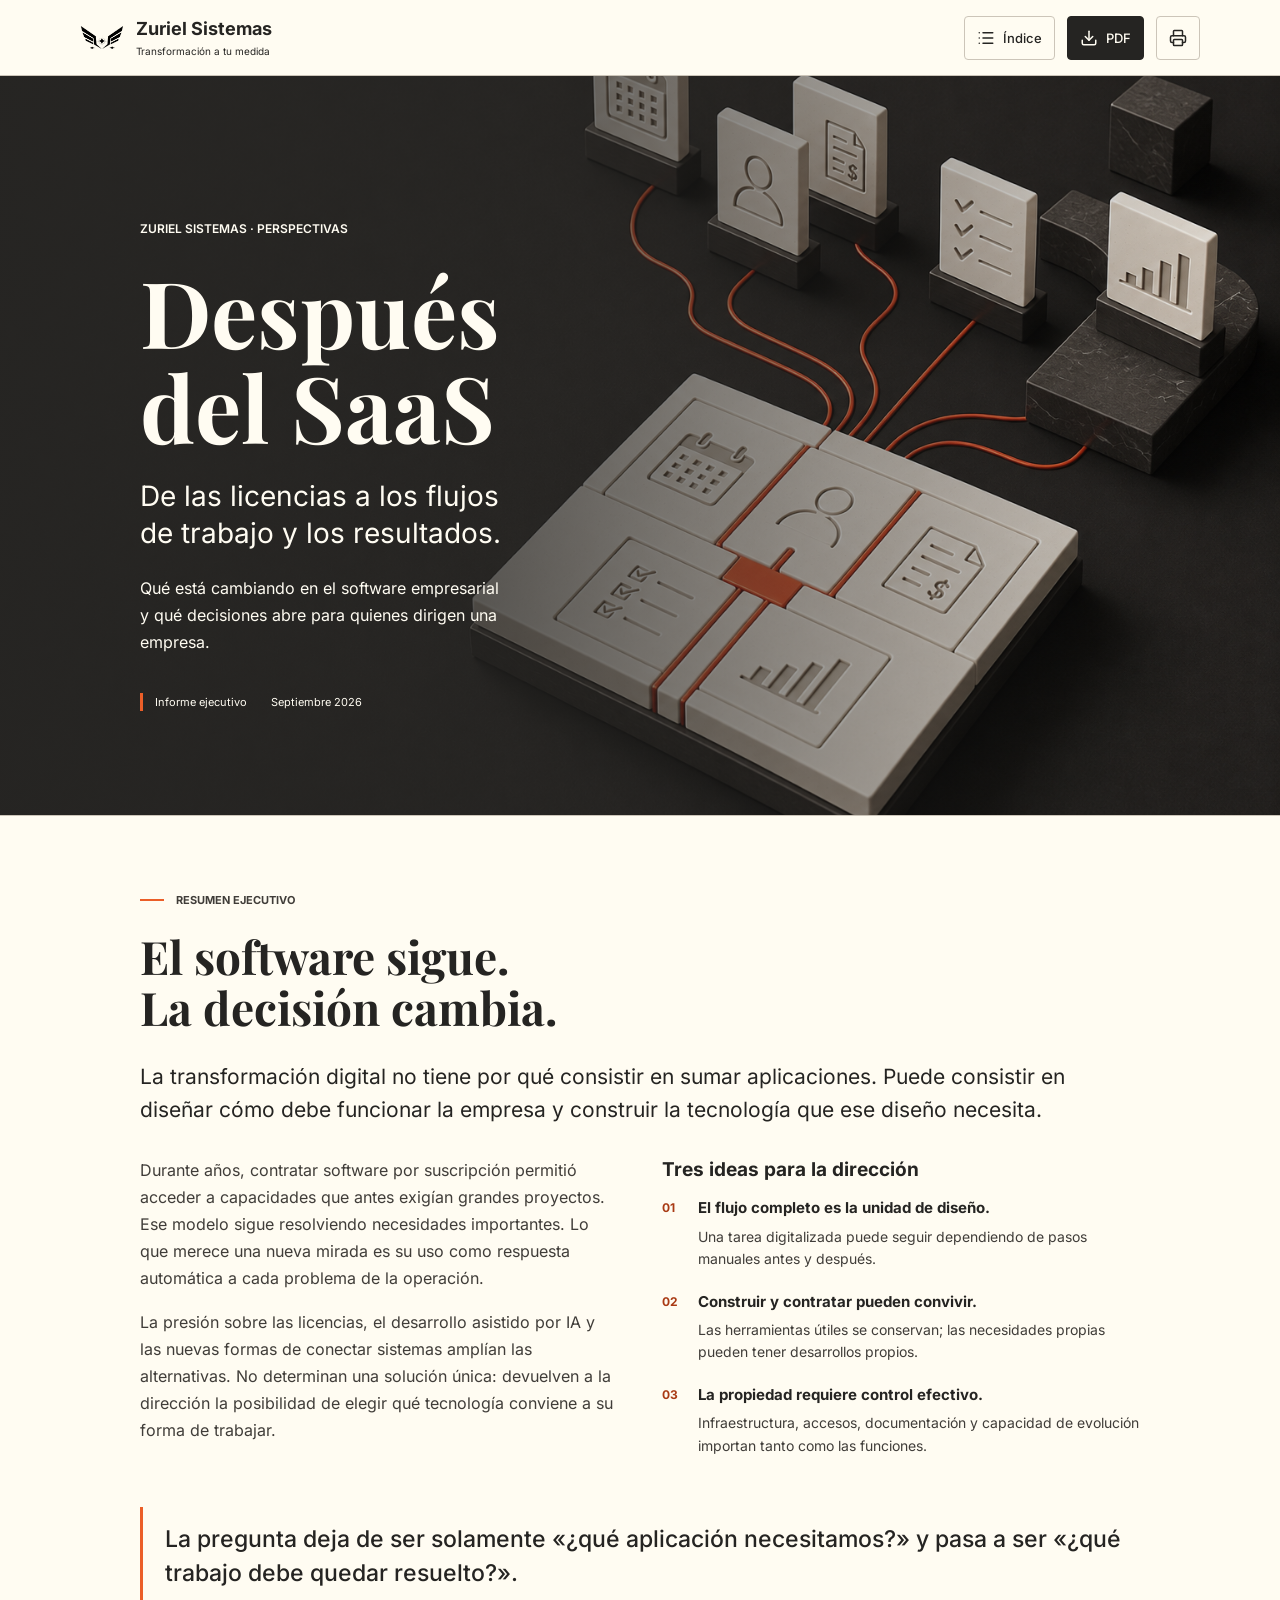
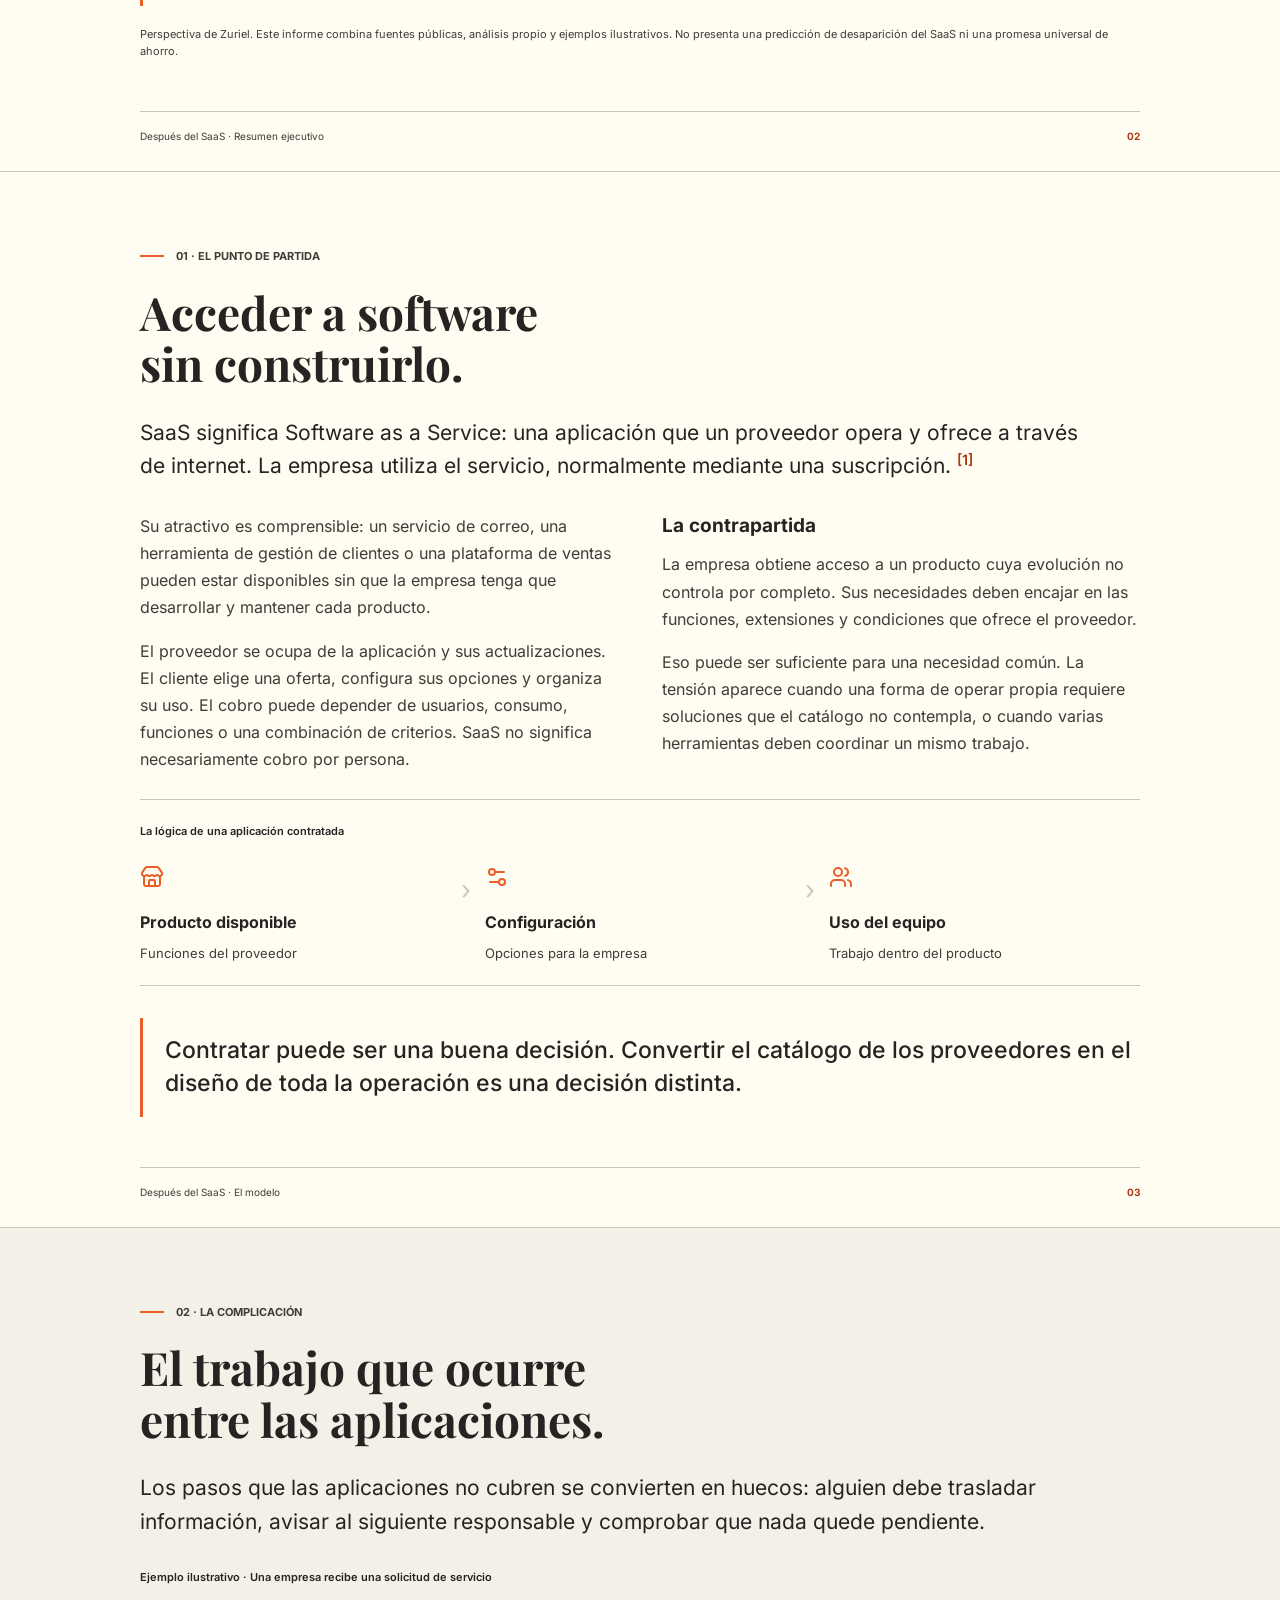
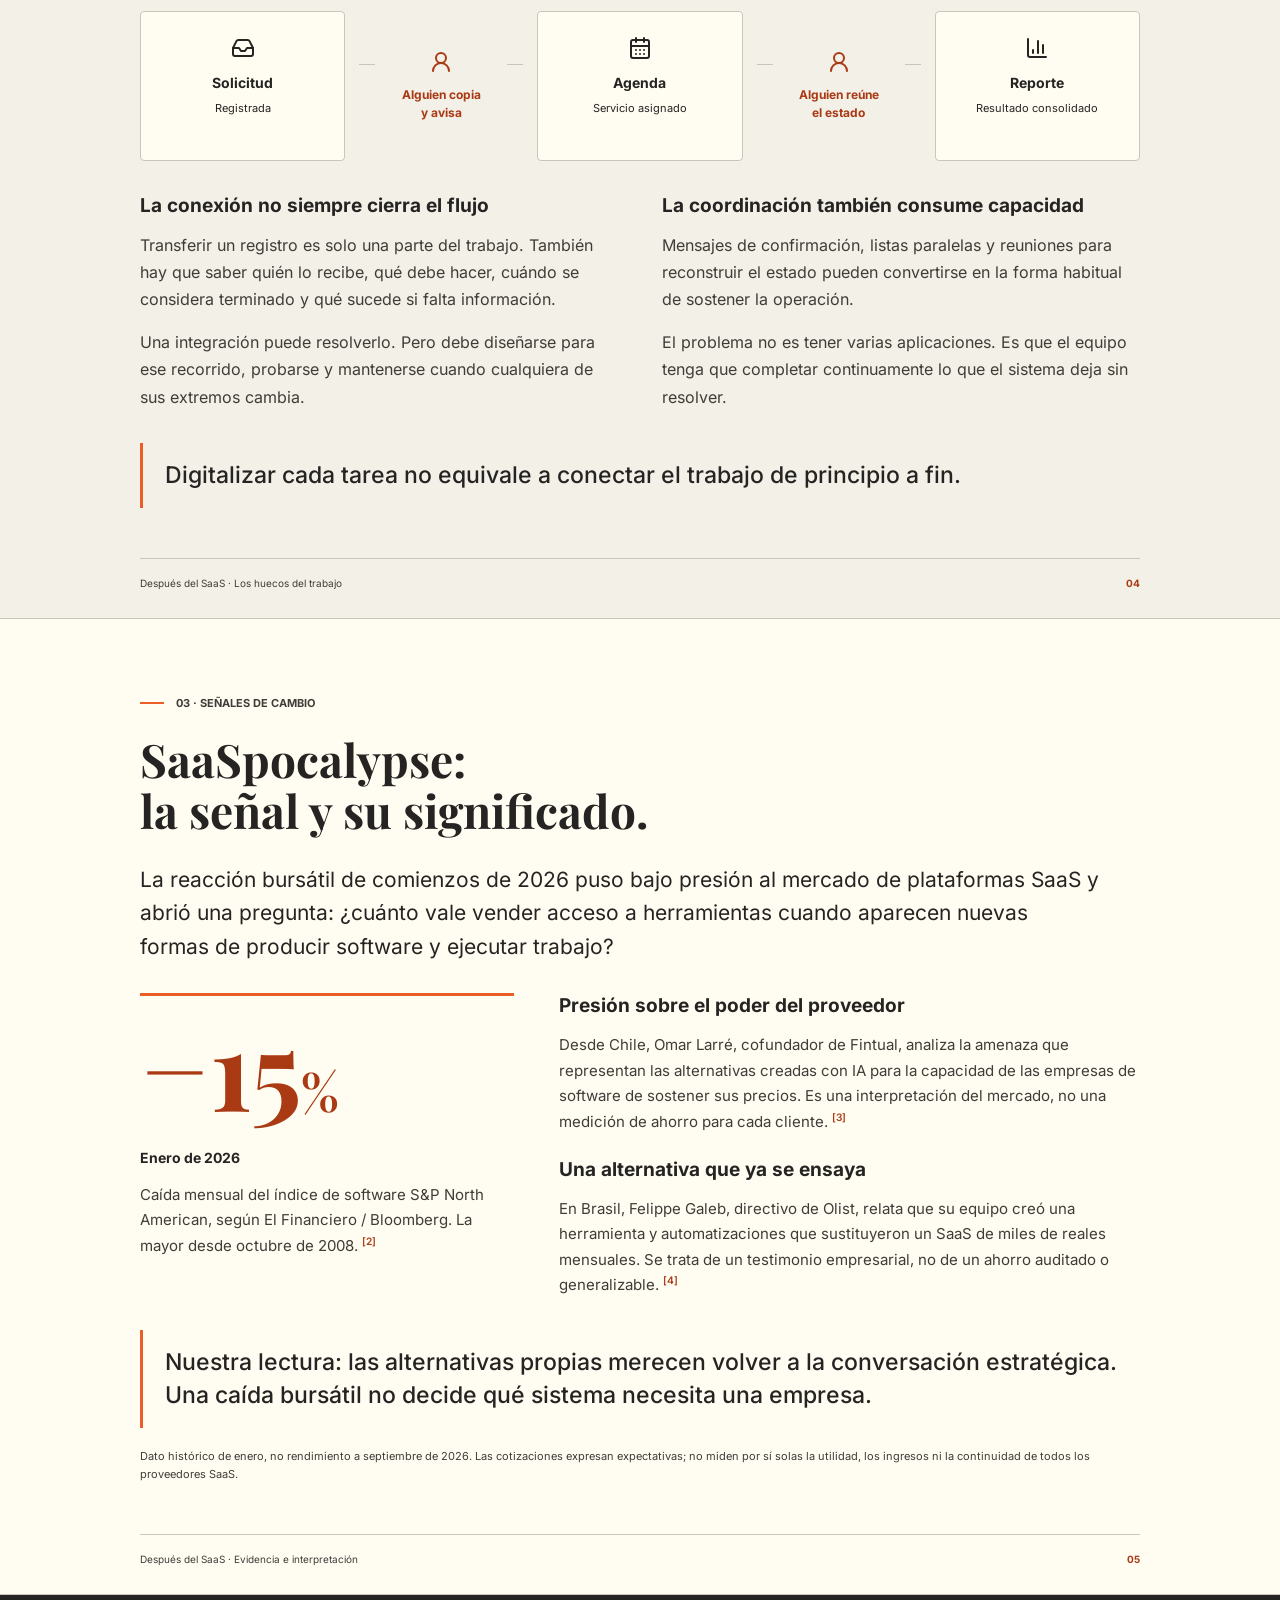
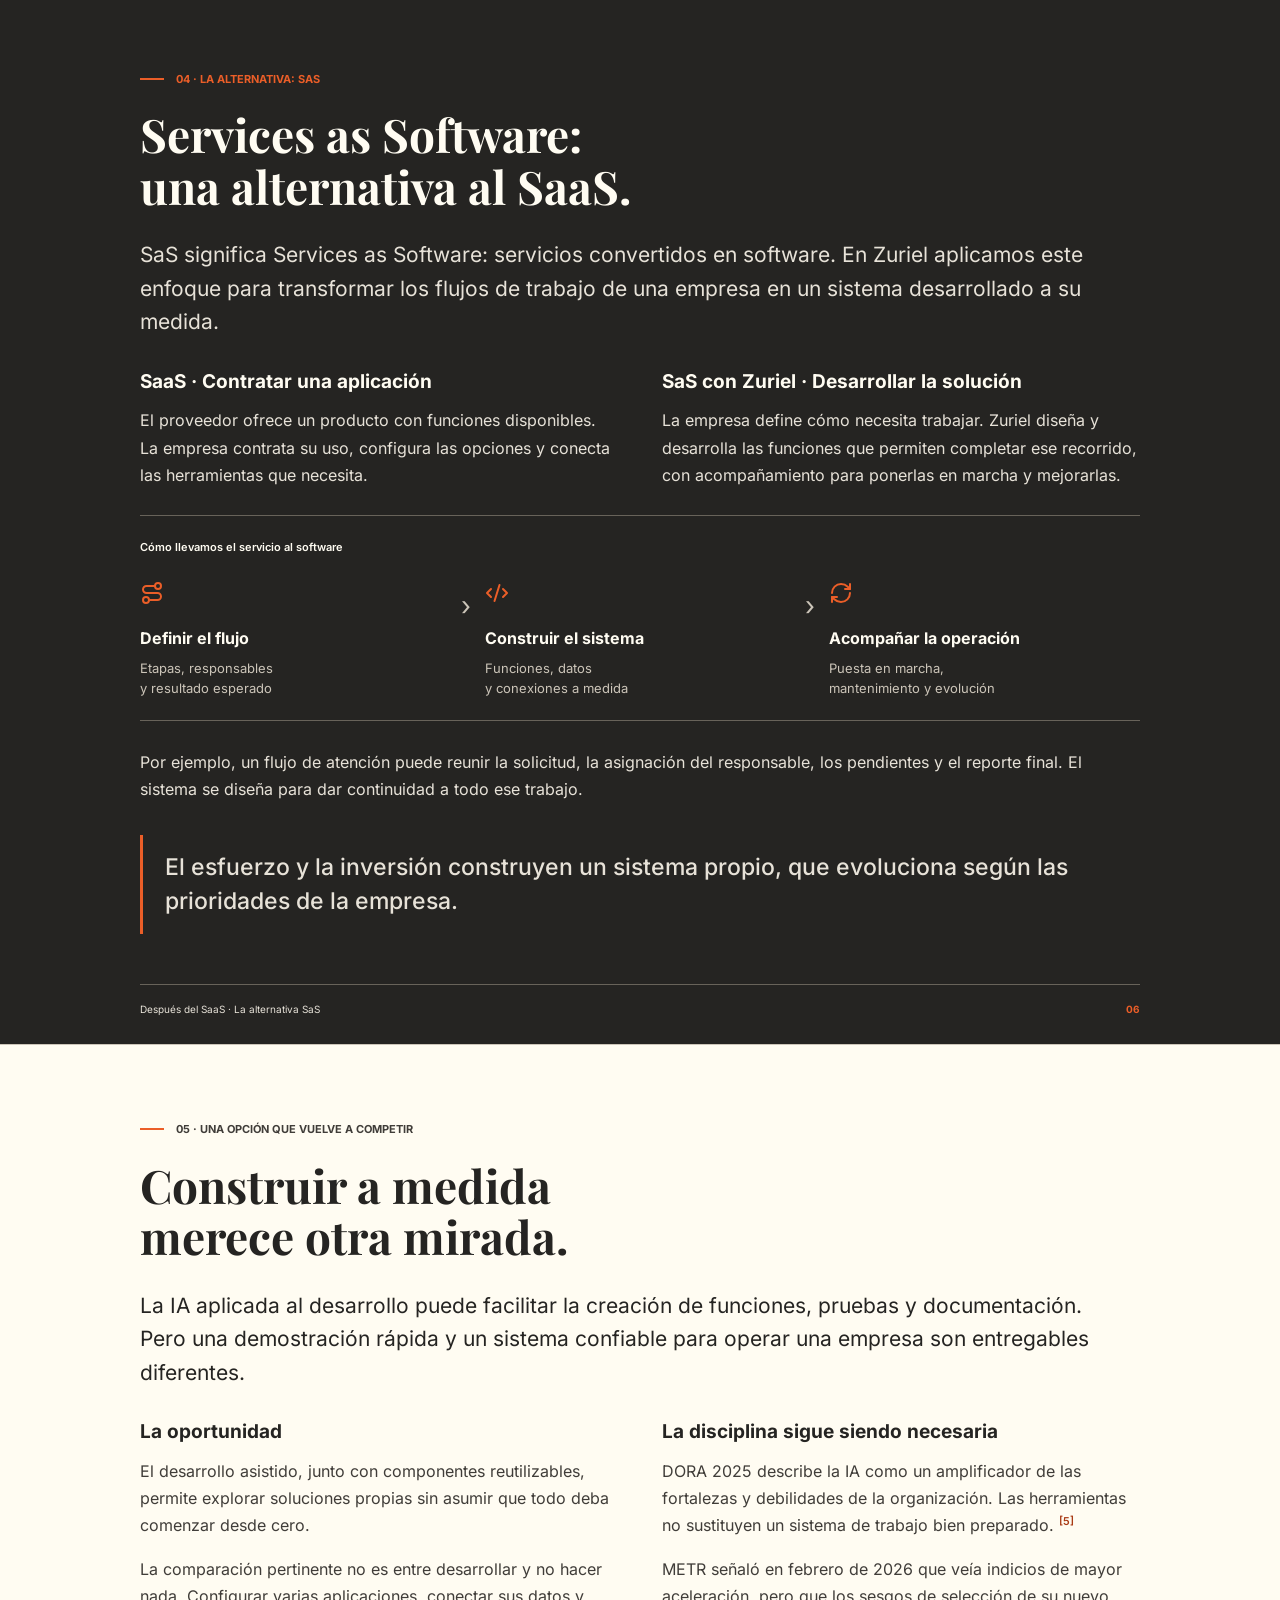
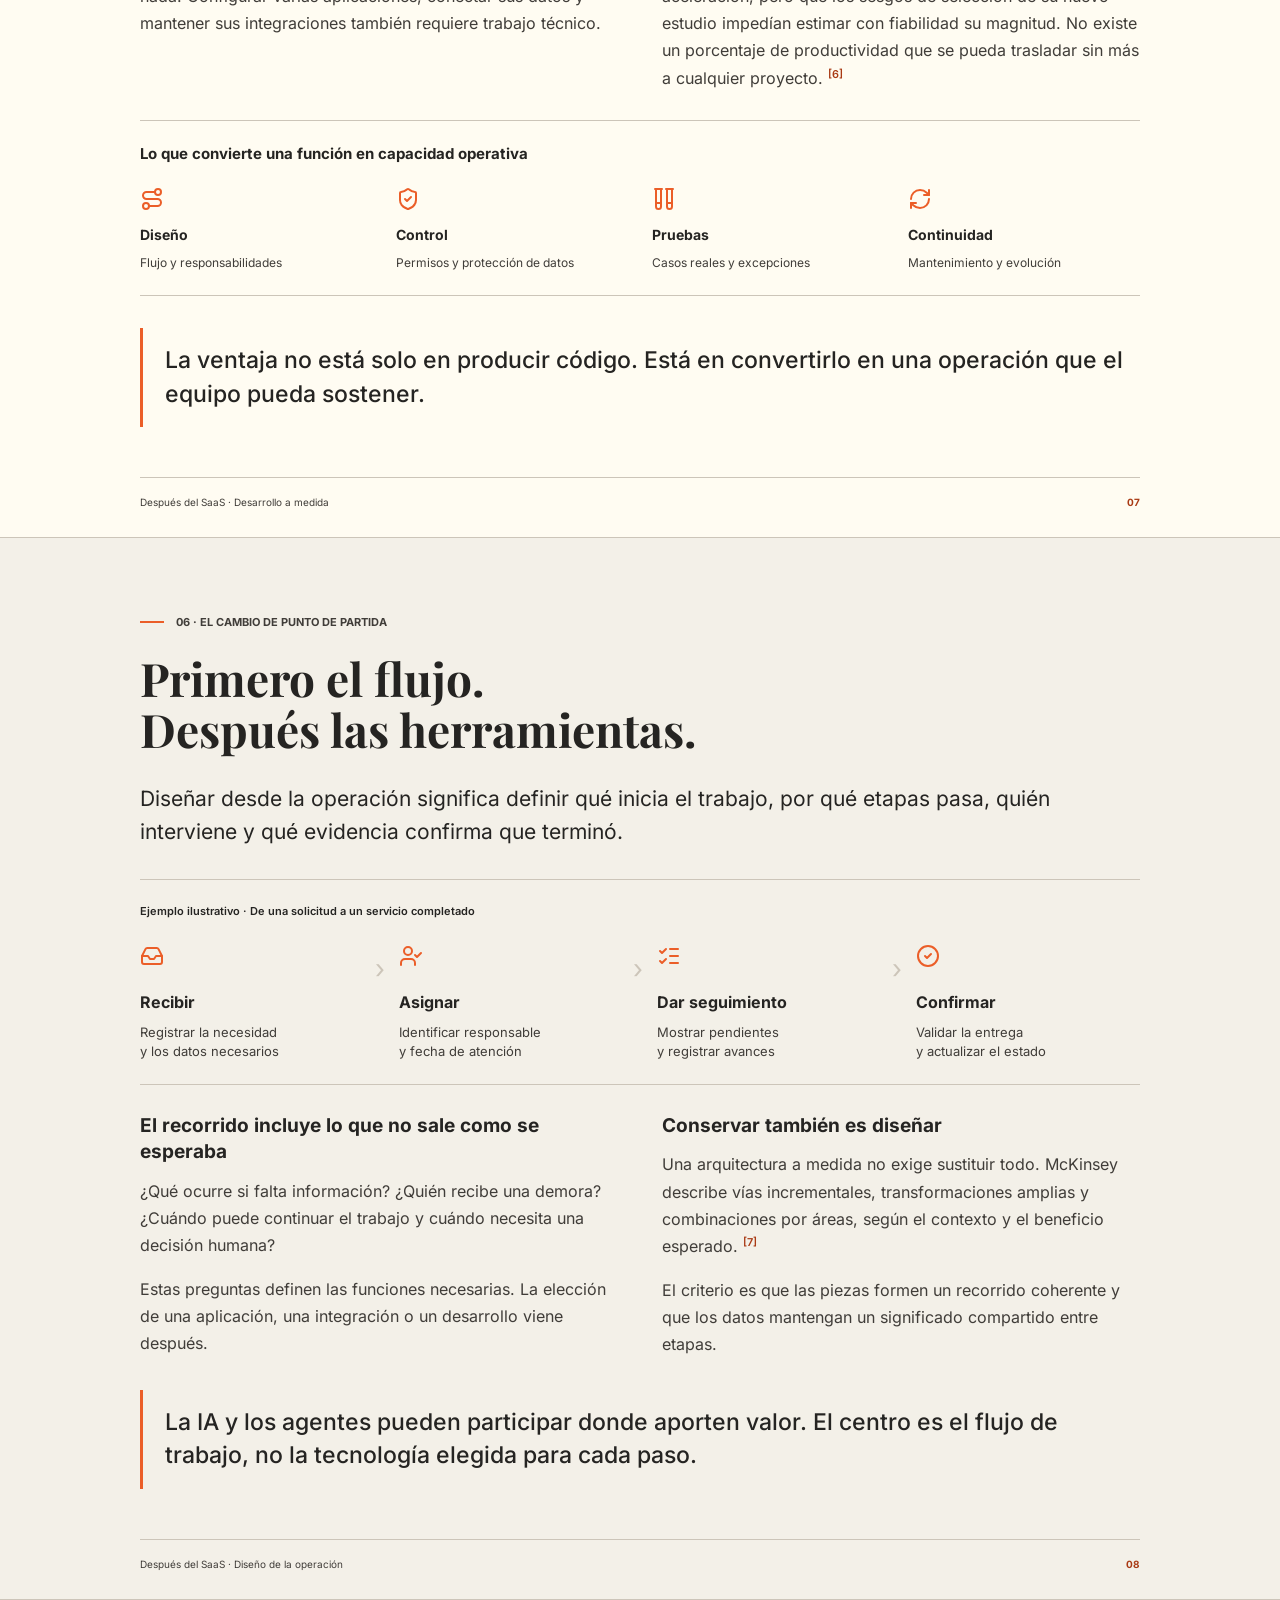
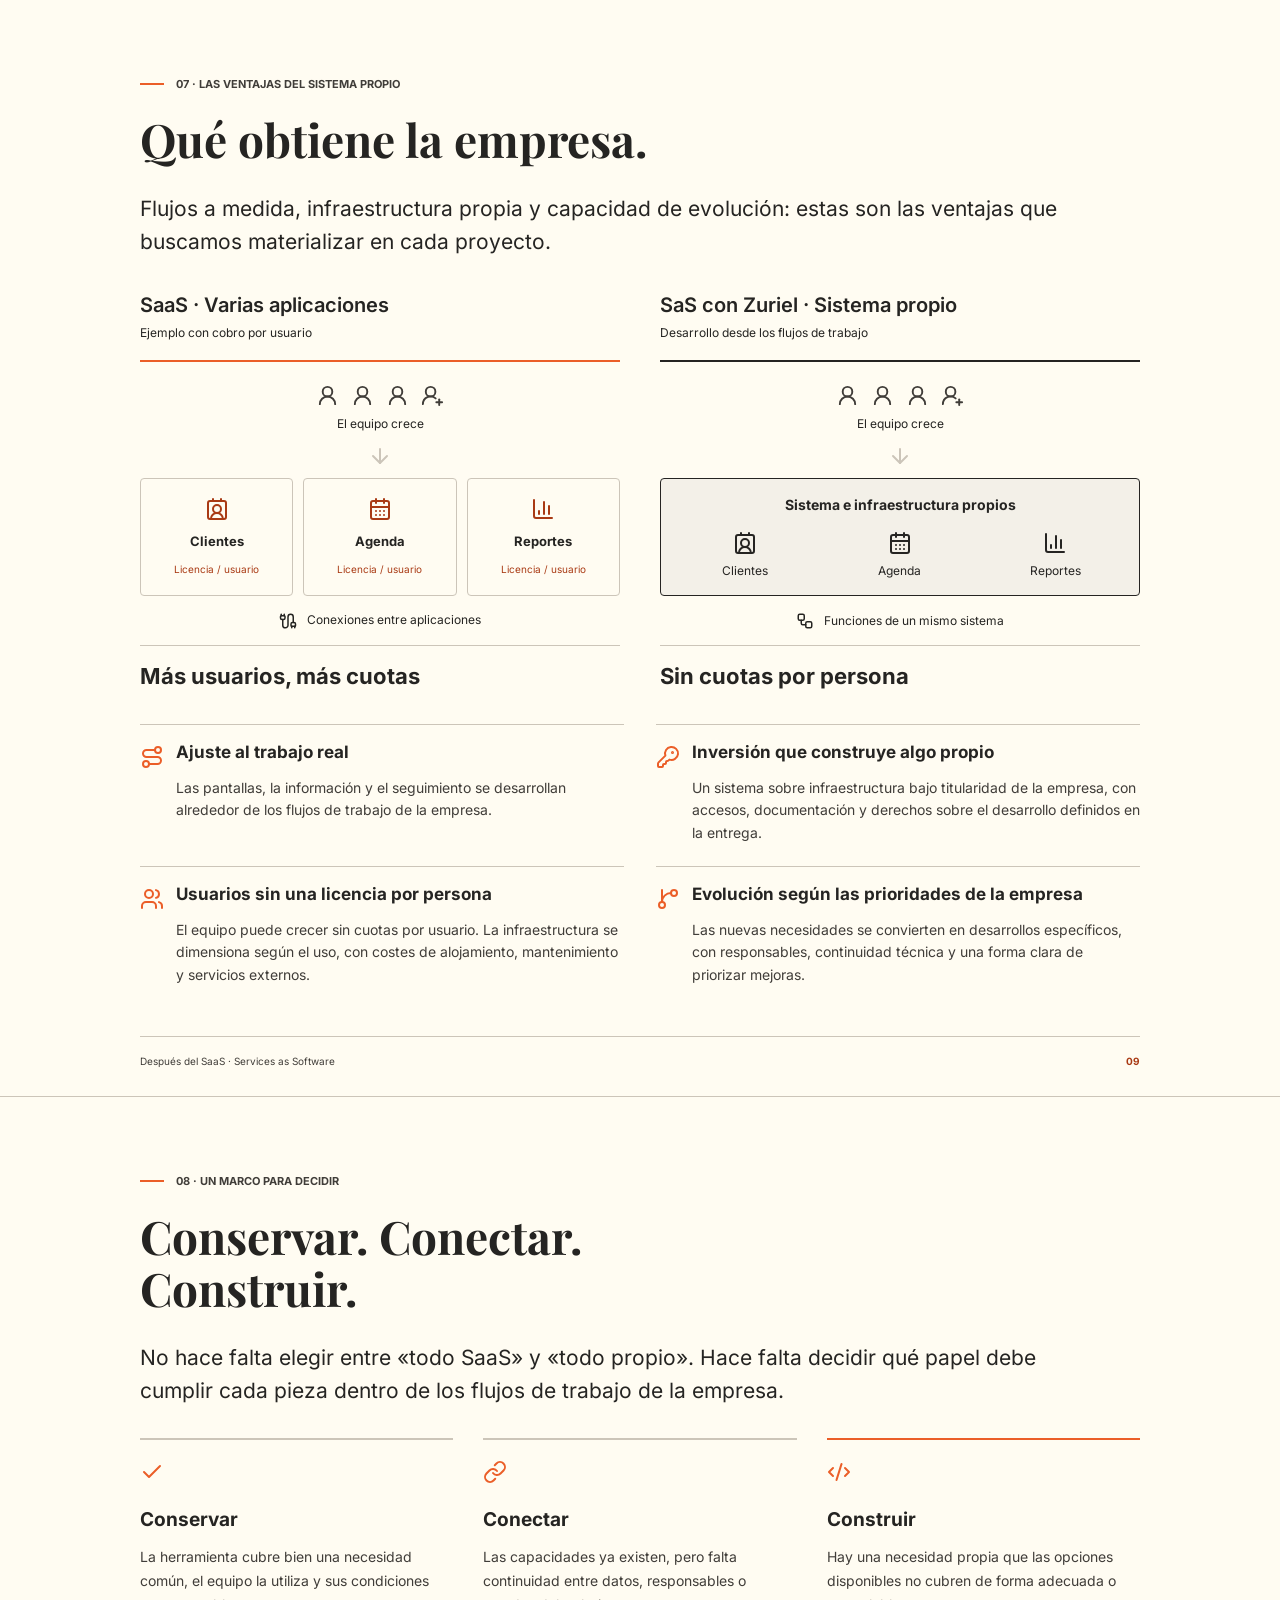
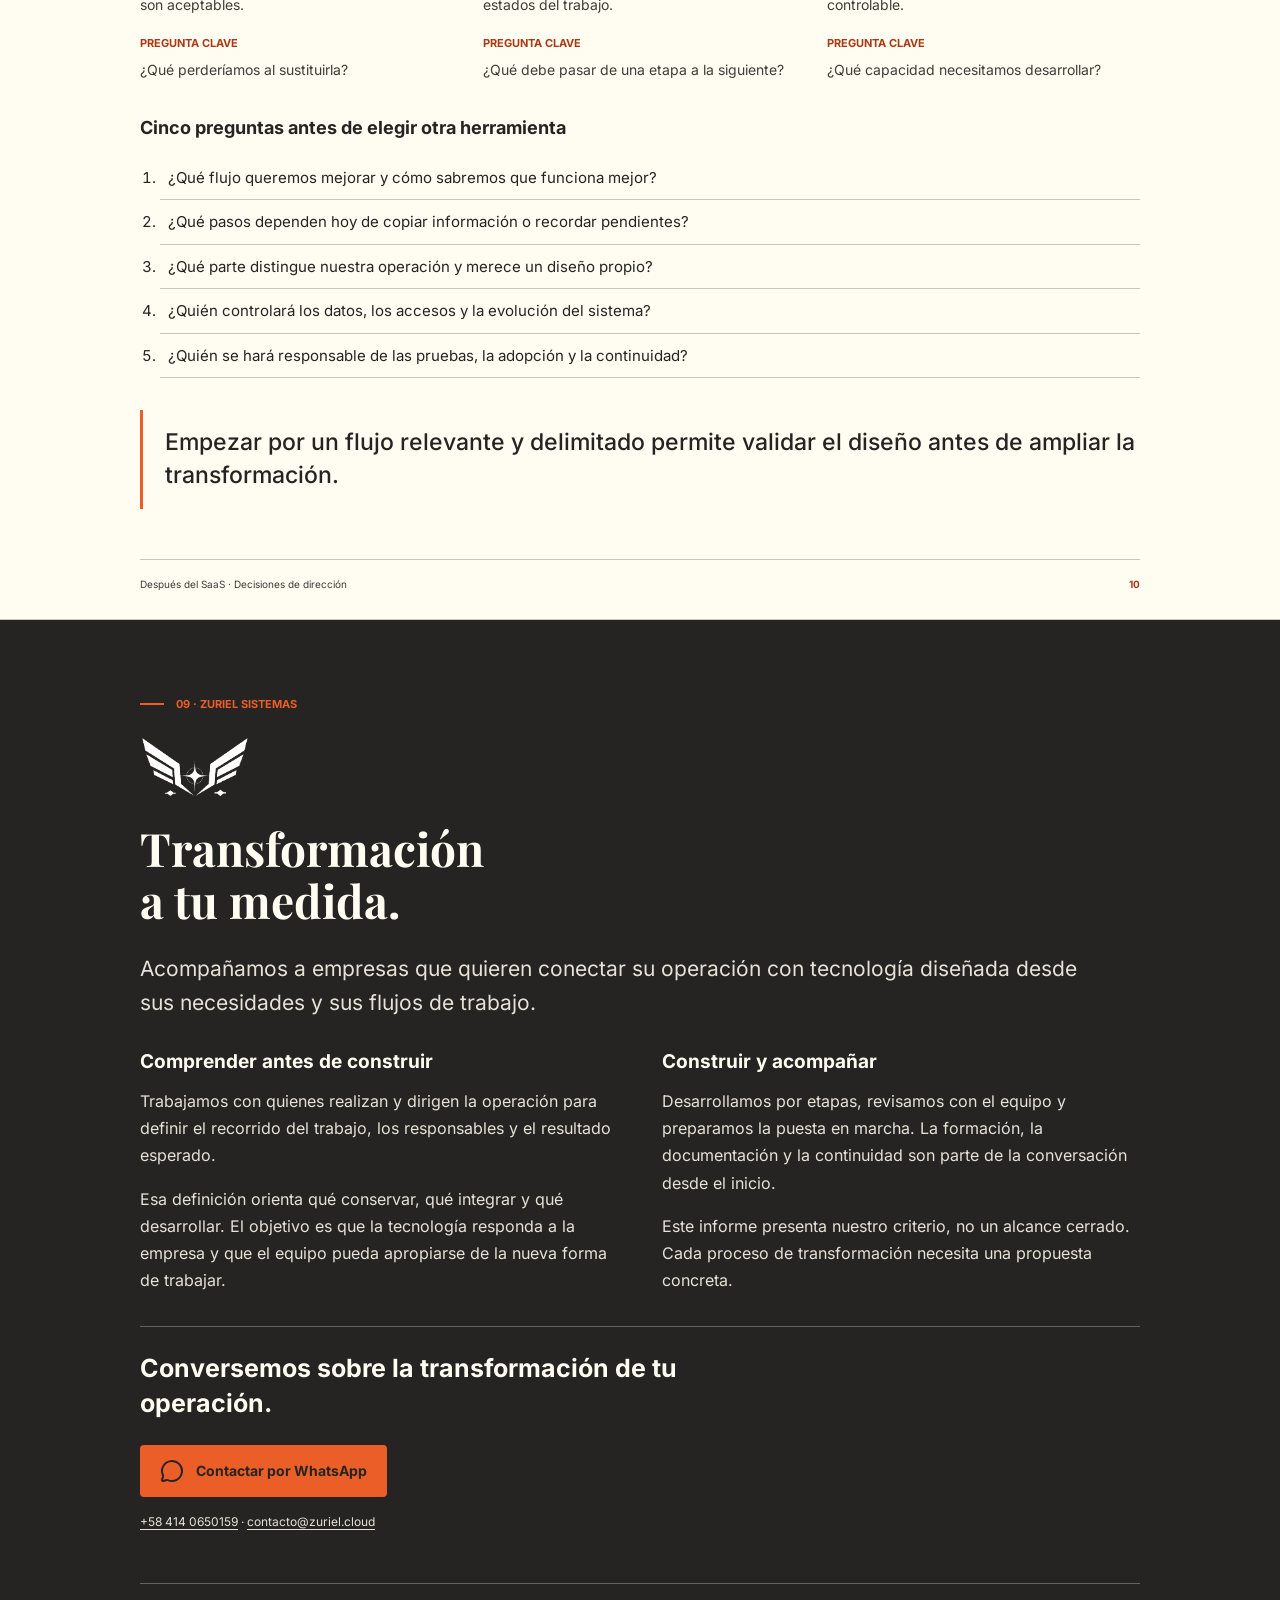
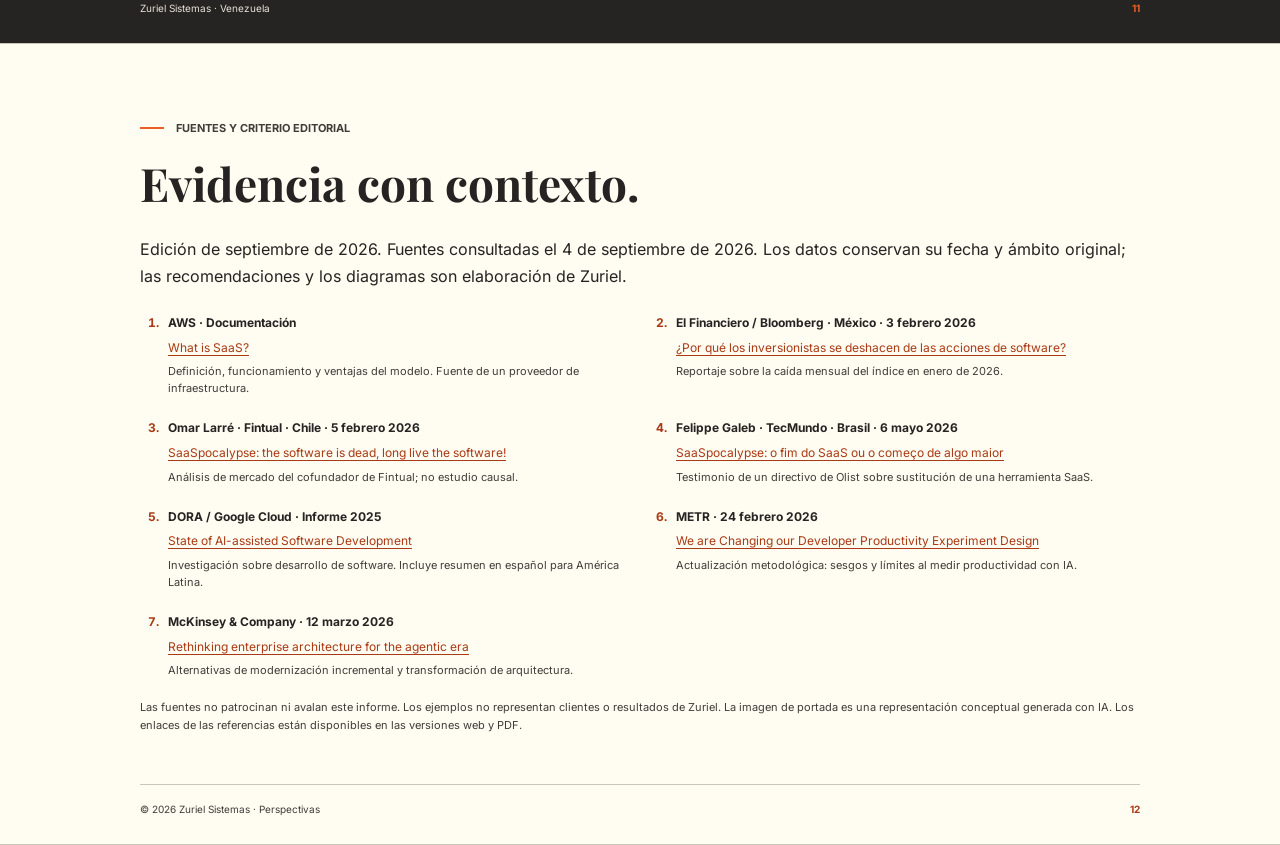
==== Informes/despues-del-saas/index.html @ 22b18f5d "Publicar informe Despues del SaaS en Informes" ====
<!doctype html>
<html lang="es"><head>
  <meta charset="utf-8">
  <meta name="viewport" content="width=device-width, initial-scale=1">
  <meta name="robots" content="noindex, nofollow">
  <meta name="theme-color" content="#252422">
  <meta name="description" content="Un informe ejecutivo de Zuriel Sistemas sobre el cambio del modelo SaaS y el valor de diseñar la tecnología desde los flujos de trabajo.">
  <title>Después del SaaS | Informe ejecutivo de Zuriel Sistemas</title>
  <link rel="canonical" href="https://propuestas.zuriel.cloud/Informes/despues-del-saas/">
  <meta property="og:type" content="article">
  <meta property="og:locale" content="es_ES">
  <meta property="og:site_name" content="Zuriel Sistemas">
  <meta property="og:title" content="Después del SaaS | Zuriel Sistemas">
  <meta property="og:description" content="Un informe ejecutivo sobre el cambio del modelo SaaS y las ventajas de construir sistemas propios desde los flujos de trabajo.">
  <meta property="og:url" content="https://propuestas.zuriel.cloud/Informes/despues-del-saas/">
  <meta property="og:image" content="https://propuestas.zuriel.cloud/Informes/despues-del-saas/assets/transformacion-zuriel-marca.png">
  <meta property="og:image:width" content="1536">
  <meta property="og:image:height" content="1024">
  <meta property="og:image:alt" content="Transformación de herramientas separadas en una operación conectada">
  <link rel="icon" type="image/png" href="assets/zuriel-logo.png">
  <link rel="stylesheet" href="report.css">
  <script src="assets/lucide.min.js" defer=""></script>
  <script src="report.js" defer=""></script>
</head>
<body>
  <a class="skip" href="#resumen">Ir al informe</a>
  <header class="reader-bar">
    <a class="brand" href="#portada"><img src="assets/zuriel-logo.png" alt="" width="44" height="28"><span>Zuriel Sistemas<small>Transformación a tu medida</small></span></a>
    <div class="reader-actions">
      <details class="contents"><summary title="Índice del informe" aria-label="Índice del informe"><i data-lucide="list" aria-hidden="true"></i><span>Índice</span></summary><nav aria-label="Índice"><a href="#resumen">Resumen ejecutivo</a><a href="#modelo">01 · El modelo SaaS</a><a href="#huecos">02 · Los huecos del trabajo</a><a href="#mercado">03 · La señal del mercado</a><a href="#valor">04 · La alternativa SaS</a><a href="#construir">05 · Volver a construir</a><a href="#flujos">06 · Diseñar desde los flujos</a><a href="#sas">07 · Qué obtiene la empresa</a><a href="#decidir">08 · Qué conservar o construir</a><a href="#zuriel">09 · El enfoque de Zuriel</a><a href="#fuentes">Fuentes</a></nav></details>
      
      <a class="download" href="despues-del-saas.pdf" download=""><i data-lucide="download" aria-hidden="true"></i><span>PDF</span></a>
      <button class="print" type="button" title="Imprimir informe" aria-label="Imprimir informe"><i data-lucide="printer" aria-hidden="true"></i></button>
    </div>
    <div class="progress" aria-hidden="true"></div>
  </header>
  <main><section class="sheet cover" id="portada" aria-labelledby="title">
      <img class="cover-art" src="assets/transformacion-zuriel-marca.png" alt="Representación conceptual de herramientas separadas que se conectan en un sistema" width="1536" height="1024" fetchpriority="high">
      <div class="cover-content">
        <p class="eyebrow">Zuriel Sistemas · Perspectivas</p>
        <h1 id="title">Después<br>del SaaS</h1>
        <p class="cover-subtitle">De las licencias a los flujos<br>de trabajo y los resultados.</p>
        <p class="cover-deck">Qué está cambiando en el software empresarial y qué decisiones abre para quienes dirigen una empresa.</p>
        
        
        <div class="edition"><span>Informe ejecutivo</span><span>Septiembre 2026</span></div>
      </div>
      <div class="pagefoot cover-foot"><span>Zuriel Sistemas · Transformación a tu medida</span><span>01</span></div></section><section class="sheet" id="resumen" aria-labelledby="resumen-title">
      <div class="chapter-label">Resumen ejecutivo</div>
      <h2 id="resumen-title">El software sigue.<br>La decisión cambia.</h2>
      <p class="lead">La transformación digital no tiene por qué consistir en sumar aplicaciones. Puede consistir en diseñar cómo debe funcionar la empresa y construir la tecnología que ese diseño necesita.</p>
      
      
      <div class="columns">
        <div><p>Durante años, contratar software por suscripción permitió acceder a capacidades que antes exigían grandes proyectos. Ese modelo sigue resolviendo necesidades importantes. Lo que merece una nueva mirada es su uso como respuesta automática a cada problema de la operación.</p><p>La presión sobre las licencias, el desarrollo asistido por IA y las nuevas formas de conectar sistemas amplían las alternativas. No determinan una solución única: devuelven a la dirección la posibilidad de elegir qué tecnología conviene a su forma de trabajar.</p></div>
        <div><h3>Tres ideas para la dirección</h3><ol class="numbered"><li><b>El flujo completo es la unidad de diseño.</b><span>Una tarea digitalizada puede seguir dependiendo de pasos manuales antes y después.</span></li><li><b>Construir y contratar pueden convivir.</b><span>Las herramientas útiles se conservan; las necesidades propias pueden tener desarrollos propios.</span></li><li><b>La propiedad requiere control efectivo.</b><span>Infraestructura, accesos, documentación y capacidad de evolución importan tanto como las funciones.</span></li></ol></div>
        
        
      </div>
      <p class="takeaway">La pregunta deja de ser solamente «¿qué aplicación necesitamos?» y pasa a ser «¿qué trabajo debe quedar resuelto?».</p>
      <p class="source-note">Perspectiva de Zuriel. Este informe combina fuentes públicas, análisis propio y ejemplos ilustrativos. No presenta una predicción de desaparición del SaaS ni una promesa universal de ahorro.</p>
      
      <div class="pagefoot"><span>Después del SaaS · Resumen ejecutivo</span><span>02</span></div></section><section class="sheet" id="modelo" aria-labelledby="modelo-title">
      <div class="chapter-label">01 · El punto de partida</div>
      <h2 id="modelo-title">Acceder a software<br>sin construirlo.</h2>
      <p class="lead">SaaS significa Software as a Service: una aplicación que un proveedor opera y ofrece a través de internet. La empresa utiliza el servicio, normalmente mediante una suscripción. <a class="cite" href="#ref-1">[1]</a></p>
      <div class="columns"><div><p>Su atractivo es comprensible: un servicio de correo, una herramienta de gestión de clientes o una plataforma de ventas pueden estar disponibles sin que la empresa tenga que desarrollar y mantener cada producto.</p><p>El proveedor se ocupa de la aplicación y sus actualizaciones. El cliente elige una oferta, configura sus opciones y organiza su uso. El cobro puede depender de usuarios, consumo, funciones o una combinación de criterios. SaaS no significa necesariamente cobro por persona.</p></div><div><h3>La contrapartida</h3><p>La empresa obtiene acceso a un producto cuya evolución no controla por completo. Sus necesidades deben encajar en las funciones, extensiones y condiciones que ofrece el proveedor.</p><p>Eso puede ser suficiente para una necesidad común. La tensión aparece cuando una forma de operar propia requiere soluciones que el catálogo no contempla, o cuando varias herramientas deben coordinar un mismo trabajo.</p></div></div>
      <figure class="strip-diagram"><figcaption>La lógica de una aplicación contratada</figcaption><ol class="flow"><li><i data-lucide="store"></i><strong>Producto disponible</strong><span>Funciones del proveedor</span></li><li><i data-lucide="settings-2"></i><strong>Configuración</strong><span>Opciones para la empresa</span></li><li><i data-lucide="users"></i><strong>Uso del equipo</strong><span>Trabajo dentro del producto</span></li></ol></figure>
      <p class="takeaway">Contratar puede ser una buena decisión. Convertir el catálogo de los proveedores en el diseño de toda la operación es una decisión distinta.</p>
      <div class="pagefoot"><span>Después del SaaS · El modelo</span><span>03</span></div></section><section class="sheet alternate" id="huecos" aria-labelledby="huecos-title">
      <div class="chapter-label">02 · La complicación</div>
      <h2 id="huecos-title">El trabajo que ocurre<br>entre las aplicaciones.</h2>
      <p class="lead">Los pasos que las aplicaciones no cubren se convierten en huecos: alguien debe trasladar información, avisar al siguiente responsable y comprobar que nada quede pendiente.</p>
      <figure class="gap-diagram"><figcaption>Ejemplo ilustrativo · Una empresa recibe una solicitud de servicio</figcaption><div class="gap-flow"><div class="app"><i data-lucide="inbox"></i><b>Solicitud</b><span>Registrada</span></div><div class="gap"><i data-lucide="user-round"></i><b>Alguien copia<br>y avisa</b></div><div class="app"><i data-lucide="calendar-days"></i><b>Agenda</b><span>Servicio asignado</span></div><div class="gap"><i data-lucide="user-round"></i><b>Alguien reúne<br>el estado</b></div><div class="app"><i data-lucide="chart-column"></i><b>Reporte</b><span>Resultado consolidado</span></div></div></figure>
      <div class="columns"><div><h3>La conexión no siempre cierra el flujo</h3><p>Transferir un registro es solo una parte del trabajo. También hay que saber quién lo recibe, qué debe hacer, cuándo se considera terminado y qué sucede si falta información.</p><p>Una integración puede resolverlo. Pero debe diseñarse para ese recorrido, probarse y mantenerse cuando cualquiera de sus extremos cambia.</p></div><div><h3>La coordinación también consume capacidad</h3><p>Mensajes de confirmación, listas paralelas y reuniones para reconstruir el estado pueden convertirse en la forma habitual de sostener la operación.</p><p>El problema no es tener varias aplicaciones. Es que el equipo tenga que completar continuamente lo que el sistema deja sin resolver.</p></div></div>
      <p class="takeaway">Digitalizar cada tarea no equivale a conectar el trabajo de principio a fin.</p>
      <div class="pagefoot"><span>Después del SaaS · Los huecos del trabajo</span><span>04</span></div></section><section class="sheet" id="mercado" aria-labelledby="mercado-title">
      <div class="chapter-label">03 · Señales de cambio</div>
      <h2 id="mercado-title">SaaSpocalypse:<br>la señal y su significado.</h2>
      <p class="lead">La reacción bursátil de comienzos de 2026 puso bajo presión al mercado de plataformas SaaS y abrió una pregunta: ¿cuánto vale vender acceso a herramientas cuando aparecen nuevas formas de producir software y ejecutar trabajo?</p>
      <div class="market-evidence"><div class="market-stat"><strong>−15<span>%</span></strong><b>Enero de 2026</b><p>Caída mensual del índice de software S&amp;P North American, según El Financiero / Bloomberg. La mayor desde octubre de 2008. <a class="cite" href="#ref-2">[2]</a></p></div><div><h3>Presión sobre el poder del proveedor</h3><p>Desde Chile, Omar Larré, cofundador de Fintual, analiza la amenaza que representan las alternativas creadas con IA para la capacidad de las empresas de software de sostener sus precios. Es una interpretación del mercado, no una medición de ahorro para cada cliente. <a class="cite" href="#ref-3">[3]</a></p><h3>Una alternativa que ya se ensaya</h3><p>En Brasil, Felippe Galeb, directivo de Olist, relata que su equipo creó una herramienta y automatizaciones que sustituyeron un SaaS de miles de reales mensuales. Se trata de un testimonio empresarial, no de un ahorro auditado o generalizable. <a class="cite" href="#ref-4">[4]</a></p></div></div>
      <p class="takeaway">Nuestra lectura: las alternativas propias merecen volver a la conversación estratégica. Una caída bursátil no decide qué sistema necesita una empresa.</p>
      <p class="source-note">Dato histórico de enero, no rendimiento a septiembre de 2026. Las cotizaciones expresan expectativas; no miden por sí solas la utilidad, los ingresos ni la continuidad de todos los proveedores SaaS.</p>
      <div class="pagefoot"><span>Después del SaaS · Evidencia e interpretación</span><span>05</span></div></section><section class="sheet dark" id="valor" aria-labelledby="valor-title">
      <div class="chapter-label">04 · La alternativa: SaS</div>
      <h2 id="valor-title">Services as Software:<br>una alternativa al SaaS.</h2>
      <p class="lead">SaS significa Services as Software: servicios convertidos en software. En Zuriel aplicamos este enfoque para transformar los flujos de trabajo de una empresa en un sistema desarrollado a su medida.</p>
      <div class="columns"><div><h3>SaaS · Contratar una aplicación</h3><p>El proveedor ofrece un producto con funciones disponibles. La empresa contrata su uso, configura las opciones y conecta las herramientas que necesita.</p></div><div><h3>SaS con Zuriel · Desarrollar la solución</h3><p>La empresa define cómo necesita trabajar. Zuriel diseña y desarrolla las funciones que permiten completar ese recorrido, con acompañamiento para ponerlas en marcha y mejorarlas.</p></div></div>
      <figure class="strip-diagram"><figcaption>Cómo llevamos el servicio al software</figcaption><ol class="flow"><li><i data-lucide="route" aria-hidden="true"></i><strong>Definir el flujo</strong><span>Etapas, responsables<br>y resultado esperado</span></li><li><i data-lucide="code-xml" aria-hidden="true"></i><strong>Construir el sistema</strong><span>Funciones, datos<br>y conexiones a medida</span></li><li><i data-lucide="refresh-cw" aria-hidden="true"></i><strong>Acompañar la operación</strong><span>Puesta en marcha,<br>mantenimiento y evolución</span></li></ol></figure>
      <p>Por ejemplo, un flujo de atención puede reunir la solicitud, la asignación del responsable, los pendientes y el reporte final. El sistema se diseña para dar continuidad a todo ese trabajo.</p>
      <p class="takeaway">El esfuerzo y la inversión construyen un sistema propio, que evoluciona según las prioridades de la empresa.</p>
      <div class="pagefoot"><span>Después del SaaS · La alternativa SaS</span><span>06</span></div></section><section class="sheet" id="construir" aria-labelledby="construir-title">
      <div class="chapter-label">05 · Una opción que vuelve a competir</div>
      <h2 id="construir-title">Construir a medida<br>merece otra mirada.</h2>
      <p class="lead">La IA aplicada al desarrollo puede facilitar la creación de funciones, pruebas y documentación. Pero una demostración rápida y un sistema confiable para operar una empresa son entregables diferentes.</p>
      <div class="columns"><div><h3>La oportunidad</h3><p>El desarrollo asistido, junto con componentes reutilizables, permite explorar soluciones propias sin asumir que todo deba comenzar desde cero.</p><p>La comparación pertinente no es entre desarrollar y no hacer nada. Configurar varias aplicaciones, conectar sus datos y mantener sus integraciones también requiere trabajo técnico.</p></div><div><h3>La disciplina sigue siendo necesaria</h3><p>DORA 2025 describe la IA como un amplificador de las fortalezas y debilidades de la organización. Las herramientas no sustituyen un sistema de trabajo bien preparado. <a class="cite" href="#ref-5">[5]</a></p><p>METR señaló en febrero de 2026 que veía indicios de mayor aceleración, pero que los sesgos de selección de su nuevo estudio impedían estimar con fiabilidad su magnitud. No existe un porcentaje de productividad que se pueda trasladar sin más a cualquier proyecto. <a class="cite" href="#ref-6">[6]</a></p></div></div>
      <div class="delivery-band"><h3>Lo que convierte una función en capacidad operativa</h3><div class="four"><div><i data-lucide="route"></i><b>Diseño</b><span>Flujo y responsabilidades</span></div><div><i data-lucide="shield-check"></i><b>Control</b><span>Permisos y protección de datos</span></div><div><i data-lucide="test-tubes"></i><b>Pruebas</b><span>Casos reales y excepciones</span></div><div><i data-lucide="refresh-cw"></i><b>Continuidad</b><span>Mantenimiento y evolución</span></div></div></div>
      <p class="takeaway">La ventaja no está solo en producir código. Está en convertirlo en una operación que el equipo pueda sostener.</p>
      <div class="pagefoot"><span>Después del SaaS · Desarrollo a medida</span><span>07</span></div></section><section class="sheet alternate" id="flujos" aria-labelledby="flujos-title">
      <div class="chapter-label">06 · El cambio de punto de partida</div>
      <h2 id="flujos-title">Primero el flujo.<br>Después las herramientas.</h2>
      <p class="lead">Diseñar desde la operación significa definir qué inicia el trabajo, por qué etapas pasa, quién interviene y qué evidencia confirma que terminó.</p>
      <figure class="strip-diagram"><figcaption>Ejemplo ilustrativo · De una solicitud a un servicio completado</figcaption><ol class="flow four-steps"><li><i data-lucide="inbox"></i><strong>Recibir</strong><span>Registrar la necesidad<br>y los datos necesarios</span></li><li><i data-lucide="user-check"></i><strong>Asignar</strong><span>Identificar responsable<br>y fecha de atención</span></li><li><i data-lucide="list-checks"></i><strong>Dar seguimiento</strong><span>Mostrar pendientes<br>y registrar avances</span></li><li><i data-lucide="circle-check"></i><strong>Confirmar</strong><span>Validar la entrega<br>y actualizar el estado</span></li></ol></figure>
      <div class="columns"><div><h3>El recorrido incluye lo que no sale como se esperaba</h3><p>¿Qué ocurre si falta información? ¿Quién recibe una demora? ¿Cuándo puede continuar el trabajo y cuándo necesita una decisión humana?</p><p>Estas preguntas definen las funciones necesarias. La elección de una aplicación, una integración o un desarrollo viene después.</p></div><div><h3>Conservar también es diseñar</h3><p>Una arquitectura a medida no exige sustituir todo. McKinsey describe vías incrementales, transformaciones amplias y combinaciones por áreas, según el contexto y el beneficio esperado. <a class="cite" href="#ref-7">[7]</a></p><p>El criterio es que las piezas formen un recorrido coherente y que los datos mantengan un significado compartido entre etapas.</p></div></div>
      <p class="takeaway">La IA y los agentes pueden participar donde aporten valor. El centro es el flujo de trabajo, no la tecnología elegida para cada paso.</p>
      <div class="pagefoot"><span>Después del SaaS · Diseño de la operación</span><span>08</span></div></section><section class="sheet model-comparison" id="sas" aria-labelledby="sas-title">
      <div class="chapter-label">07 · Las ventajas del sistema propio</div>
      <h2 id="sas-title">Qué obtiene la empresa.</h2>
      <p class="lead">Flujos a medida, infraestructura propia y capacidad de evolución: estas son las ventajas que buscamos materializar en cada proyecto.</p>
      <div class="model-pair">
        <figure class="model-side" aria-label="SaaS: el equipo accede a tres aplicaciones separadas con licencias por usuario y conexiones entre ellas.">
          <figcaption>SaaS · Varias aplicaciones<small>Ejemplo con cobro por usuario</small></figcaption>
          <div class="team-icons" aria-hidden="true"><i data-lucide="user-round"></i><i data-lucide="user-round"></i><i data-lucide="user-round"></i><i data-lucide="user-round-plus"></i></div>
          <p class="team-label">El equipo crece</p><div class="model-arrow" aria-hidden="true"><i data-lucide="arrow-down"></i></div>
          <div class="separate-apps">
            <div><i data-lucide="contact-round" aria-hidden="true"></i><b>Clientes</b><span>Licencia / usuario</span></div>
            <div><i data-lucide="calendar-days" aria-hidden="true"></i><b>Agenda</b><span>Licencia / usuario</span></div>
            <div><i data-lucide="chart-column" aria-hidden="true"></i><b>Reportes</b><span>Licencia / usuario</span></div>
          </div>
          <p class="model-connection"><i data-lucide="cable" aria-hidden="true"></i>Conexiones entre aplicaciones</p>
          <p class="model-result">Más usuarios, más cuotas</p>
        </figure>
        <figure class="model-side owned-model" aria-label="SaS con Zuriel: el equipo accede a clientes, agenda y reportes en un sistema propio, sin cuotas por persona.">
          <figcaption>SaS con Zuriel · Sistema propio<small>Desarrollo desde los flujos de trabajo</small></figcaption>
          <div class="team-icons" aria-hidden="true"><i data-lucide="user-round"></i><i data-lucide="user-round"></i><i data-lucide="user-round"></i><i data-lucide="user-round-plus"></i></div>
          <p class="team-label">El equipo crece</p><div class="model-arrow" aria-hidden="true"><i data-lucide="arrow-down"></i></div>
          <div class="company-system"><b>Sistema e infraestructura propios</b><div class="company-functions"><span><i data-lucide="contact-round" aria-hidden="true"></i>Clientes</span><span><i data-lucide="calendar-days" aria-hidden="true"></i>Agenda</span><span><i data-lucide="chart-column" aria-hidden="true"></i>Reportes</span></div></div>
          <p class="model-connection"><i data-lucide="workflow" aria-hidden="true"></i>Funciones de un mismo sistema</p>
          <p class="model-result">Sin cuotas por persona</p>
        </figure>
      </div>
      <div class="benefits compact-benefits">
        <article><i data-lucide="route" aria-hidden="true"></i><div><h3>Ajuste al trabajo real</h3><p>Las pantallas, la información y el seguimiento se desarrollan alrededor de los flujos de trabajo de la empresa.</p></div></article>
        <article><i data-lucide="key-round" aria-hidden="true"></i><div><h3>Inversión que construye algo propio</h3><p>Un sistema sobre infraestructura bajo titularidad de la empresa, con accesos, documentación y derechos sobre el desarrollo definidos en la entrega.</p></div></article>
        <article><i data-lucide="users" aria-hidden="true"></i><div><h3>Usuarios sin una licencia por persona</h3><p>El equipo puede crecer sin cuotas por usuario. La infraestructura se dimensiona según el uso, con costes de alojamiento, mantenimiento y servicios externos.</p></div></article>
        <article><i data-lucide="git-branch" aria-hidden="true"></i><div><h3>Evolución según las prioridades de la empresa</h3><p>Las nuevas necesidades se convierten en desarrollos específicos, con responsables, continuidad técnica y una forma clara de priorizar mejoras.</p></div></article>
      </div>
      <div class="pagefoot"><span>Después del SaaS · Services as Software</span><span>09</span></div></section><section class="sheet" id="decidir" aria-labelledby="decidir-title">
      <div class="chapter-label">08 · Un marco para decidir</div>
      <h2 id="decidir-title">Conservar. Conectar.<br>Construir.</h2>
      <p class="lead">No hace falta elegir entre «todo SaaS» y «todo propio». Hace falta decidir qué papel debe cumplir cada pieza dentro de los flujos de trabajo de la empresa.</p>
      <div class="decision-grid"><article><i data-lucide="check"></i><h3>Conservar</h3><p>La herramienta cubre bien una necesidad común, el equipo la utiliza y sus condiciones son aceptables.</p><b>Pregunta clave</b><p>¿Qué perderíamos al sustituirla?</p></article><article><i data-lucide="link"></i><h3>Conectar</h3><p>Las capacidades ya existen, pero falta continuidad entre datos, responsables o estados del trabajo.</p><b>Pregunta clave</b><p>¿Qué debe pasar de una etapa a la siguiente?</p></article><article><i data-lucide="code-xml"></i><h3>Construir</h3><p>Hay una necesidad propia que las opciones disponibles no cubren de forma adecuada o controlable.</p><b>Pregunta clave</b><p>¿Qué capacidad necesitamos desarrollar?</p></article></div>
      <h3 class="questions-title">Cinco preguntas antes de elegir otra herramienta</h3>
      <ol class="questions-list"><li>¿Qué flujo queremos mejorar y cómo sabremos que funciona mejor?</li><li>¿Qué pasos dependen hoy de copiar información o recordar pendientes?</li><li>¿Qué parte distingue nuestra operación y merece un diseño propio?</li><li>¿Quién controlará los datos, los accesos y la evolución del sistema?</li><li>¿Quién se hará responsable de las pruebas, la adopción y la continuidad?</li></ol>
      <p class="takeaway">Empezar por un flujo relevante y delimitado permite validar el diseño antes de ampliar la transformación.</p>
      <div class="pagefoot"><span>Después del SaaS · Decisiones de dirección</span><span>10</span></div></section><section class="sheet dark about" id="zuriel" aria-labelledby="zuriel-title">
      <div class="chapter-label">09 · Zuriel Sistemas</div>
      
      <img class="about-logo" src="assets/zuriel-logo.png" alt="Logo de Zuriel Sistemas" width="167" height="90">
      <h2 id="zuriel-title">Transformación<br>a tu medida.</h2>
      <p class="lead">Acompañamos a empresas que quieren conectar su operación con tecnología diseñada desde sus necesidades y sus flujos de trabajo.</p>
      <div class="columns"><div><h3>Comprender antes de construir</h3><p>Trabajamos con quienes realizan y dirigen la operación para definir el recorrido del trabajo, los responsables y el resultado esperado.</p><p>Esa definición orienta qué conservar, qué integrar y qué desarrollar. El objetivo es que la tecnología responda a la empresa y que el equipo pueda apropiarse de la nueva forma de trabajar.</p></div><div><h3>Construir y acompañar</h3><p>Desarrollamos por etapas, revisamos con el equipo y preparamos la puesta en marcha. La formación, la documentación y la continuidad son parte de la conversación desde el inicio.</p><p>Este informe presenta nuestro criterio, no un alcance cerrado. Cada proceso de transformación necesita una propuesta concreta.</p></div></div>
      
      
      <div class="contact-band"><h3>Conversemos sobre la transformación de tu operación.</h3><a class="contact-button" href="https://wa.me/584140650159" target="_blank" rel="noopener noreferrer"><i data-lucide="message-circle"></i>Contactar por WhatsApp</a><p><a href="https://wa.me/584140650159">+58 414 0650159</a><span> · </span><a href="mailto:contacto@zuriel.cloud">contacto@zuriel.cloud</a></p></div>
      <div class="pagefoot"><span>Zuriel Sistemas · Venezuela</span><span>11</span></div></section><section class="sheet references" id="fuentes" aria-labelledby="fuentes-title">
      <div class="chapter-label">Fuentes y criterio editorial</div>
      <h2 id="fuentes-title">Evidencia con contexto.</h2>
      <p>Edición de septiembre de 2026. Fuentes consultadas el 4 de septiembre de 2026. Los datos conservan su fecha y ámbito original; las recomendaciones y los diagramas son elaboración de Zuriel.</p>
      
      
      
      <ol class="reference-list">
        <li id="ref-1"><b>AWS · Documentación</b><a href="https://aws.amazon.com/what-is/saas/" target="_blank" rel="noopener noreferrer">What is SaaS?</a><span>Definición, funcionamiento y ventajas del modelo. Fuente de un proveedor de infraestructura.</span></li>
        <li id="ref-2"><b>El Financiero / Bloomberg · México · 3 febrero 2026</b><a href="https://www.elfinanciero.com.mx/mercados/2026/02/03/saquenme-de-aqui-por-que-los-inversionistas-se-deshacen-de-las-acciones-de-software/" target="_blank" rel="noopener noreferrer">¿Por qué los inversionistas se deshacen de las acciones de software?</a><span>Reportaje sobre la caída mensual del índice en enero de 2026.</span></li>
        <li id="ref-3"><b>Omar Larré · Fintual · Chile · 5 febrero 2026</b><a href="https://fintualist.com/chile/economia/mercados/saaspocalypse-the-software-is-dead-long-live-the-software/" target="_blank" rel="noopener noreferrer">SaaSpocalypse: the software is dead, long live the software!</a><span>Análisis de mercado del cofundador de Fintual; no estudio causal.</span></li>
        
        <li id="ref-4"><b>Felippe Galeb · TecMundo · Brasil · 6 mayo 2026</b><a href="https://www.tecmundo.com.br/mercado/412895-saaspocalypse-o-fim-do-saas-ou-o-comeco-de-algo-maior.htm" target="_blank" rel="noopener noreferrer">SaaSpocalypse: o fim do SaaS ou o começo de algo maior</a><span>Testimonio de un directivo de Olist sobre sustitución de una herramienta SaaS.</span></li>
        <li id="ref-5"><b>DORA / Google Cloud · Informe 2025</b><a href="https://dora.dev/research/2025/dora-report/" target="_blank" rel="noopener noreferrer">State of AI-assisted Software Development</a><span>Investigación sobre desarrollo de software. Incluye resumen en español para América Latina.</span></li>
        <li id="ref-6"><b>METR · 24 febrero 2026</b><a href="https://metr.org/blog/2026-02-24-uplift-update/" target="_blank" rel="noopener noreferrer">We are Changing our Developer Productivity Experiment Design</a><span>Actualización metodológica: sesgos y límites al medir productividad con IA.</span></li>
        <li id="ref-7"><b>McKinsey &amp; Company · 12 marzo 2026</b><a href="https://www.mckinsey.com/capabilities/mckinsey-technology/our-insights/rethinking-enterprise-architecture-for-the-agentic-era" target="_blank" rel="noopener noreferrer">Rethinking enterprise architecture for the agentic era</a><span>Alternativas de modernización incremental y transformación de arquitectura.</span></li>
      </ol>
      <p class="source-note">Las fuentes no patrocinan ni avalan este informe. Los ejemplos no representan clientes o resultados de Zuriel. La imagen de portada es una representación conceptual generada con IA. Los enlaces de las referencias están disponibles en las versiones web y PDF.</p>
      <div class="pagefoot"><span>© 2026 Zuriel Sistemas · Perspectivas</span><span>12</span></div></section></main>

</body></html>
---- Informes/despues-del-saas/report.css ----
@font-face{font-family:Inter;src:url('assets/inter-400.ttf') format('truetype');font-weight:400;font-display:swap}
@font-face{font-family:Inter;src:url('assets/inter-500.ttf') format('truetype');font-weight:500;font-display:swap}
@font-face{font-family:Inter;src:url('assets/inter-600.ttf') format('truetype');font-weight:600;font-display:swap}
@font-face{font-family:Inter;src:url('assets/inter-700.ttf') format('truetype');font-weight:700;font-display:swap}
@font-face{font-family:Playfair;src:url('assets/playfair-700.ttf') format('truetype');font-weight:700;font-display:swap}
:root{--paper:#FFFCF2;--ink:#252422;--muted:#403D39;--line:#CCC5B9;--orange:#EB5E28;--link:#A93A14;--soft:#F3F0E8}
*{box-sizing:border-box}html{scroll-behavior:smooth;scroll-padding-top:94px}body{margin:0;background:var(--paper);color:var(--ink);font:16px/1.7 Inter,Arial,sans-serif;letter-spacing:0}h1,h2,h3,p,figure{margin:0}h1,h2{font-family:Playfair,Georgia,serif;font-weight:700;line-height:1.12}h2{font-size:46px;max-width:22ch;margin:0 0 26px}h3{font-size:19px;line-height:1.4;margin-bottom:12px}p+p{margin-top:16px}a{color:inherit;text-underline-offset:3px}button,summary{cursor:pointer}button,a,summary{touch-action:manipulation}button:focus-visible,a:focus-visible,summary:focus-visible{outline:3px solid var(--orange);outline-offset:5px}svg{width:24px;height:24px;flex:none}img{display:block;max-width:100%}.skip{position:fixed;top:-100px;background:var(--paper);padding:12px;z-index:50}.skip:focus{top:10px}
.reader-bar{height:76px;position:sticky;top:0;z-index:20;display:flex;justify-content:space-between;align-items:center;padding:0 max(24px,calc((100% - 1120px)/2));gap:24px;background:var(--paper);border-bottom:1px solid var(--line)}.brand{display:flex;align-items:center;gap:12px;font-size:18px;font-weight:700;text-decoration:none;line-height:1.2}.brand img{object-fit:contain;filter:brightness(0)}.brand small{font-size:10px;display:block;font-weight:400;margin-top:5px}.reader-actions{display:flex;gap:12px;align-items:center}.download,.contents summary,.print{display:flex;justify-content:center;align-items:center;gap:8px;min-height:44px;border:1px solid var(--line);padding:8px 12px;border-radius:4px;text-decoration:none;list-style:none;font:500 13px Inter,Arial,sans-serif;background:transparent;color:var(--ink)}.reader-actions svg{width:18px;height:18px}.contents summary::-webkit-details-marker{display:none}.contents nav{position:absolute;right:max(24px,calc((100% - 1120px)/2));top:66px;padding:12px 0;background:var(--paper);border:1px solid var(--line);width:320px;max-width:calc(100vw - 32px);max-height:80svh;overflow:auto;box-shadow:0 12px 28px #25242220}.contents nav a{display:block;padding:8px 20px;font-size:13px;text-decoration:none}.contents nav a:hover{background:var(--soft)}.download{background:var(--ink);color:var(--paper);border-color:var(--ink)}.progress{position:absolute;bottom:-1px;left:0;height:3px;background:var(--orange);width:0}
.sheet{padding:76px max(32px,calc((100% - 1000px)/2)) 26px;position:relative;border-bottom:1px solid var(--line)}.chapter-label{font-size:11px;text-transform:uppercase;font-weight:700;line-height:1.5;margin-bottom:22px;display:flex;align-items:center;gap:12px;color:var(--muted)}.chapter-label:before{content:'';width:24px;height:2px;background:var(--orange);flex:none}.lead{font-size:21px;line-height:1.6;max-width:74ch;margin-bottom:30px}.columns{display:grid;grid-template-columns:1fr 1fr;gap:44px}.columns p{font-size:16px;color:var(--muted)}.columns h3:not(:first-child){margin-top:20px}.takeaway{padding:16px 0 16px 22px;border-left:3px solid var(--orange);font-size:23px;line-height:1.45;font-weight:500;margin-top:32px;max-width:75ch}.source-note{font-size:11px;color:var(--muted);margin-top:20px;line-height:1.6}.pagefoot{display:flex;justify-content:space-between;gap:24px;font-size:10px;color:var(--muted);margin-top:50px;padding-top:16px;border-top:1px solid var(--line)}.pagefoot>span:last-child{font-weight:700;color:var(--link)}.alternate{background:var(--soft)}.cite{font-size:.68em;vertical-align:super;color:var(--link);font-weight:600;text-decoration:none}.dark{background:var(--ink);color:var(--paper)}.dark p,.dark .columns p,.dark .source-note,.dark .pagefoot{color:#E7E2D8}.dark .chapter-label,.dark .cite,.dark .pagefoot>span:last-child{color:var(--orange)}.dark .pagefoot,.dark .strip-diagram{border-color:#68635A}
.cover{isolation:isolate;height:min(740px,calc(100svh - 130px));min-height:600px;color:var(--paper);background:var(--ink);padding-top:65px;display:flex;flex-direction:column;justify-content:center;overflow:hidden}.cover-art{position:absolute;inset:0;width:100%;height:100%;object-fit:cover;object-position:100% 72%;z-index:-2}.cover:before{content:'';position:absolute;inset:0;z-index:-1;background:linear-gradient(90deg,#252422f0 0%,#252422c7 35%,#25242208 100%)}.cover-content{max-width:630px}.eyebrow{font-size:12px;text-transform:uppercase;font-weight:600;color:var(--paper);margin-bottom:25px}.cover h1{font-size:92px;line-height:1.03;margin-bottom:24px}.cover-subtitle{font-size:28px;line-height:1.35}.cover-deck{font-size:16px;max-width:37ch;margin-top:22px}.edition{display:flex;gap:24px;font-size:11px;margin-top:36px}.edition span:first-child{border-left:3px solid var(--orange);padding-left:12px}.cover-foot{display:none}
.numbered{counter-reset:point;list-style:none;margin:0;padding:0}.numbered li{counter-increment:point;position:relative;padding:0 0 18px 36px}.numbered li:before{content:counter(point,decimal-leading-zero);position:absolute;left:0;color:var(--link);font-size:12px;font-weight:700;top:3px}.numbered b,.numbered span{display:block}.numbered b{font-size:15px;margin-bottom:5px}.numbered span{font-size:14px;line-height:1.6;color:var(--muted)}
.strip-diagram{border-block:1px solid var(--line);padding:22px 0;margin-top:26px;margin-bottom:28px}figcaption{font-size:11px;font-weight:600;margin-bottom:24px}.flow{display:grid;grid-template-columns:repeat(3,minmax(0,1fr));gap:34px;list-style:none;padding:0;margin:0}.flow li{position:relative}.flow svg{color:var(--orange);margin-bottom:12px}.flow li+li:before{content:'›';position:absolute;left:-24px;top:3px;color:var(--line);font-size:26px}.flow strong,.flow span{display:block}.flow strong{font-size:16px;margin-bottom:7px}.flow span{font-size:13px;line-height:1.5;color:var(--muted)}.dark .flow span{color:#CCC5B9}.four-steps{grid-template-columns:repeat(4,minmax(0,1fr))}
.gap-diagram{margin:26px 0 32px}.gap-flow{display:grid;grid-template-columns:1fr .8fr 1fr .8fr 1fr;gap:14px;align-items:center}.gap-flow>div{display:flex;flex-direction:column;align-items:center;text-align:center;min-width:0}.app{border:1px solid var(--line);background:var(--paper);padding:24px 12px;min-height:150px;border-radius:4px}.gap-flow svg{margin-bottom:12px}.gap-flow b{font-size:14px;line-height:1.5}.gap-flow span{font-size:11px;margin-top:6px}.gap{color:var(--link);position:relative}.gap b{font-size:12px}.gap:before,.gap:after{content:'';height:1px;width:16px;background:var(--line);position:absolute;top:14px}.gap:before{left:0}.gap:after{right:0}
.market-evidence{display:grid;grid-template-columns:.9fr 1.4fr;gap:45px;align-items:start;margin:25px 0}.market-stat{border-top:3px solid var(--orange);padding-top:16px}.market-stat>strong{font:110px/1 Playfair,Georgia,serif;color:var(--link);display:block;margin-bottom:22px}.market-stat>strong span{font-size:52px}.market-stat>b{font-size:14px}.market-stat p{font-size:14px;margin-top:10px}.market-evidence>div>h3:not(:first-child){margin-top:23px}.market-evidence>div>p{font-size:15px;color:var(--muted)}
.delivery-band{border-block:1px solid var(--line);margin-top:28px;padding:22px 0}.delivery-band h3{font-size:15px;margin-bottom:23px}.four{display:grid;grid-template-columns:repeat(4,1fr);gap:24px}.four>div{display:flex;flex-direction:column}.four svg{color:var(--orange);margin-bottom:12px}.four b{font-size:14px}.four span{font-size:12px;color:var(--muted);margin-top:6px}.benefits{display:grid;grid-template-columns:1fr 1fr;gap:26px 40px;margin-top:32px}.benefits article{display:flex;align-items:flex-start;gap:16px;border-top:1px solid var(--line);padding-top:22px}.benefits svg{color:var(--orange);margin-top:4px}.benefits p{font-size:14px;color:var(--muted)}.benefits h3{font-size:18px}.decision-grid{display:grid;grid-template-columns:repeat(3,minmax(0,1fr));gap:30px;margin:28px 0 34px}.decision-grid article{border-top:2px solid var(--line);padding-top:20px}.decision-grid article:last-child{border-color:var(--orange)}.decision-grid svg{color:var(--orange);margin-bottom:15px}.decision-grid p{font-size:14px;color:var(--muted)}.decision-grid b{display:block;font-size:11px;margin:17px 0 5px;color:var(--link);text-transform:uppercase}.questions-title{font-size:18px;margin-top:24px}.questions-list{padding-left:20px;margin:15px 0 0}.questions-list li{font-size:15px;border-bottom:1px solid var(--line);padding:9px 0 9px 8px}.about-logo{width:110px;height:65px;object-fit:contain;margin:0 0 24px}.contact-band{border-top:1px solid #68635A;margin-top:32px;padding-top:24px}.contact-band h3{max-width:34ch;font-size:25px}.contact-button{display:inline-flex;align-items:center;gap:12px;background:var(--orange);color:var(--ink);font-size:14px;font-weight:700;border-radius:4px;padding:14px 20px;text-decoration:none;margin-top:12px}.contact-band p{font-size:12px;margin-top:15px}.reference-list{padding-left:22px;margin:24px 0 0;display:grid;grid-template-columns:1fr 1fr;gap:22px 38px}.reference-list li{font-size:12px;padding-left:6px;line-height:1.55;break-inside:avoid}.reference-list li::marker{color:var(--link);font-weight:700}.reference-list b,.reference-list a,.reference-list span{display:block}.reference-list a{color:var(--link);margin:6px 0}.reference-list span{font-size:11px;color:var(--muted)}
@media(max-width:1000px){.sheet{padding-inline:40px}.columns{gap:30px}h2{font-size:40px}.cover h1{font-size:80px}.cover-art{object-position:75% 70%}.flow{gap:24px}.flow li+li:before{left:-19px}.market-evidence{gap:28px}.decision-grid{gap:22px}}
@media(max-width:700px){html{scroll-padding-top:80px}.reader-bar{height:66px;padding:0 20px;gap:12px}.brand{font-size:15px;gap:8px}.brand img{width:34px}.brand small{font-size:8px}.reader-actions{gap:6px}.contents summary span,.print{display:none}.contents summary,.download{padding:8px 10px;min-width:42px}.download span{font-size:11px}.contents nav{right:16px;top:60px}.sheet{padding:46px 22px 22px}h2{font-size:34px;max-width:none;margin-bottom:22px}.chapter-label{font-size:10px;margin-bottom:19px}.lead{font-size:18px;margin-bottom:24px}.columns,.benefits{grid-template-columns:1fr;gap:25px}.columns p{font-size:15px}.takeaway{font-size:20px;padding-left:17px;margin-top:26px}.pagefoot{margin-top:32px;font-size:9px;gap:12px}.pagefoot>span:first-child{max-width:32ch}.cover{height:min(770px,calc(100svh - 125px));min-height:640px;justify-content:flex-end;padding-bottom:35px}.cover-art{height:360px;object-position:100% 75%}.cover:before{background:linear-gradient(0deg,#252422 0%,#252422 47%,#252422d9 64%,#25242200 100%)}.cover h1{font-size:58px;margin-bottom:20px}.cover-subtitle{font-size:22px}.cover-deck{font-size:14px;max-width:33ch;margin-top:18px}.eyebrow{font-size:10px;margin-bottom:20px}.edition{font-size:10px;margin-top:25px}.flow,.four-steps{grid-template-columns:1fr;gap:24px}.flow li{padding-left:42px}.flow li>svg{position:absolute;left:0;top:2px}.flow li+li:before{content:'↓';left:6px;top:-23px;font-size:16px}.flow span br{display:none}.gap-flow{grid-template-columns:1fr;gap:12px}.gap-flow .app{min-height:0;padding:16px;display:grid;grid-template-columns:32px 1fr;column-gap:12px;text-align:left}.app svg{grid-row:1/3;margin:0}.app span{margin-top:2px}.gap{padding:10px}.gap b br{display:none}.gap-flow .gap{flex-direction:row;justify-content:center;gap:12px}.gap svg{margin:0}.gap:before,.gap:after{display:none}.market-evidence{grid-template-columns:1fr;gap:30px}.market-stat>strong{font-size:90px}.four{grid-template-columns:1fr 1fr;gap:25px}.decision-grid{grid-template-columns:1fr;gap:24px}.decision-grid article{display:grid;grid-template-columns:32px 1fr;gap:0 12px}.decision-grid article svg{grid-row:1/5}.decision-grid article>p,.decision-grid article>b{grid-column:2}.questions-list li{font-size:14px}.reference-list{grid-template-columns:1fr;gap:20px}.references h2{font-size:32px}.contact-band h3{font-size:22px}.contact-band p span{display:none}.contact-band p a{display:block;margin-top:6px}.about-logo{width:90px}.source-note{font-size:10px}}
@media(max-width:360px){.reader-bar{padding-inline:12px}.brand{font-size:14px}.brand img{width:30px}.brand small{font-size:7px}.download span{display:none}.cover h1{font-size:52px}.cover{min-height:610px}.cover-subtitle{font-size:20px}h2{font-size:30px}.sheet{padding-inline:20px}}
.model-pair{display:grid;grid-template-columns:repeat(2,minmax(0,1fr));gap:40px;margin:32px 0}.model-side{min-width:0}.model-side figcaption{font-size:20px;line-height:1.4;border-bottom:2px solid var(--orange);padding-bottom:18px;margin-bottom:22px}.model-side figcaption small{display:block;font-size:12px;font-weight:400;margin-top:6px}.owned-model figcaption{border-color:var(--ink)}.team-icons{display:flex;justify-content:center;gap:12px}.team-icons svg{width:23px;height:23px;color:var(--muted)}.team-label{text-align:center;font-size:12px;margin-top:7px}.model-arrow{display:flex;justify-content:center;padding:10px 0;color:var(--line)}.separate-apps{display:grid;grid-template-columns:repeat(3,minmax(0,1fr));gap:10px}.separate-apps>div{border:1px solid var(--line);border-radius:4px;min-height:118px;display:flex;flex-direction:column;align-items:center;justify-content:center;gap:9px;padding:10px 4px}.separate-apps svg{color:var(--link)}.separate-apps b{font-size:13px}.separate-apps span{font-size:10px;color:var(--link);text-align:center}.company-system{min-height:118px;border:1px solid var(--ink);border-radius:4px;background:var(--soft);padding:14px 10px;text-align:center}.company-system>b{display:block;font-size:14px;margin-bottom:14px}.company-functions{display:grid;grid-template-columns:repeat(3,minmax(0,1fr));gap:8px}.company-functions span{display:flex;flex-direction:column;align-items:center;gap:6px;font-size:12px}.model-connection{display:flex;justify-content:center;align-items:center;gap:10px;min-height:50px;font-size:12px;text-align:center;border-bottom:1px solid var(--line)}.model-connection svg{width:18px;height:18px}.model-result{font-size:22px;font-weight:700;line-height:1.35;margin-top:16px}.model-table{border-collapse:collapse;width:100%;table-layout:fixed;font-size:14px;line-height:1.55}.model-table caption{text-align:left;font-weight:700;font-size:18px;margin-bottom:14px}.model-table th,.model-table td{text-align:left;vertical-align:top;padding:13px 15px;border-bottom:1px solid var(--line)}.model-table th:first-child{width:23%;padding-left:0}.model-table thead{font-size:12px}.model-table td:last-child,.model-table thead th:last-child{background:var(--soft)}.cell-model{display:none}
@media screen and (max-width:700px){.model-pair{grid-template-columns:1fr;gap:36px;margin:24px 0}.model-side figcaption{font-size:19px}.model-result{font-size:21px}.separate-apps{gap:6px}.separate-apps>div{min-height:122px}.company-system{min-height:122px}.model-table,.model-table tbody,.model-table tr,.model-table th,.model-table td{display:block;width:100%}.model-table caption{display:block}.model-table thead{display:none}.model-table th:first-child{width:100%;padding:16px 0 8px;border:0}.model-table td{padding:12px}.cell-model{display:block;font-size:11px;font-weight:700;color:var(--link);margin-bottom:4px}}
.executive-points{grid-template-columns:repeat(3,minmax(0,1fr))}.model-definitions{margin-top:10px}.owned-flow{border-top:2px solid var(--ink)}.model-definitions+.strip-diagram{margin-bottom:0}.market-pricing{margin-top:28px;border-top:1px solid var(--line);padding-top:22px}.market-pricing p{font-size:15px}.effort-comparison ul{padding-left:20px;margin:0}.effort-comparison li{font-size:15px;padding-bottom:10px;color:var(--muted)}.decision-context{border-top:1px solid var(--line);padding-top:22px;margin-top:28px;font-size:14px;color:var(--muted)}.engagement{max-width:760px}.engagement li{padding-bottom:22px}.engagement b{font-size:17px}.engagement span{color:#E7E2D8;font-size:15px}.dark .numbered li:before{color:var(--orange)}
@media screen and (max-width:700px){.executive-points{grid-template-columns:1fr;gap:22px}.executive-points>div{display:grid;grid-template-columns:32px 1fr;column-gap:10px}.executive-points svg{grid-row:1/3}.executive-points span{grid-column:2}.model-definitions{gap:30px}}
.compact-benefits{gap:22px 32px;margin-top:20px}.compact-benefits article{gap:12px;padding-top:16px}.compact-benefits h3{font-size:17px;line-height:1.4}.compact-benefits p{font-size:14px;line-height:1.6}
@media(prefers-reduced-motion:reduce){html{scroll-behavior:auto}}
@media print{
 @page{size:A4;margin:0}html{scroll-behavior:auto}body{font-size:10.5pt;line-height:1.6;-webkit-print-color-adjust:exact;print-color-adjust:exact}.reader-bar,.skip{display:none!important}
 .sheet{width:210mm;height:297mm;padding:18mm 18mm 12mm;border:0;break-after:page;display:flex;flex-direction:column;overflow:visible}.sheet:last-child{break-after:auto}.pagefoot{margin-top:auto;padding-top:4mm;font-size:8pt;flex-shrink:0}.chapter-label{font-size:8pt;margin-bottom:6mm}h2{font-size:30pt;margin-bottom:7mm;max-width:none}h3{font-size:13pt;margin-bottom:3mm}.lead{font-size:13.5pt;line-height:1.55;margin-bottom:7mm}.columns{gap:8mm}.columns p{font-size:10.5pt}p+p{margin-top:3mm}.takeaway{font-size:15pt;line-height:1.45;margin-top:7mm;padding:3mm 0 3mm 5mm}.source-note{font-size:8pt;line-height:1.55;margin-top:5mm}.columns,.market-evidence,.strip-diagram,.gap-diagram,.benefits,.decision-grid,.delivery-band{break-inside:avoid;flex-shrink:0}
 .cover{min-height:0;justify-content:flex-start;padding-top:28mm}.cover-art{height:100%;object-position:68% 50%}.cover:before{background:linear-gradient(90deg,#252422f5,#252422bf 55%,#25242212)}.cover-content{max-width:155mm}.cover h1{font-size:76pt;margin-bottom:9mm}.eyebrow{font-size:9pt;margin-bottom:12mm}.cover-subtitle{font-size:23pt;max-width:25ch}.cover-deck{font-size:12pt;max-width:34ch;margin-top:7mm}.edition{font-size:9pt;margin-top:13mm}.cover-foot{display:flex;color:var(--paper);border-color:#68635A}.cover-foot>span:last-child{color:var(--paper)}
 .numbered li{padding-left:8mm;padding-bottom:4mm}.numbered b{font-size:10.5pt}.numbered span{font-size:9.5pt}.numbered li:before{font-size:9pt}.strip-diagram{padding:6mm 0;margin:6mm 0}.flow{gap:7mm}.flow strong{font-size:11pt}.flow span{font-size:9pt}.flow svg{width:6mm;height:6mm;margin-bottom:3mm}.flow li+li:before{left:-5mm;font-size:18pt}.flow.four-steps{gap:5mm}.flow.four-steps li+li:before{left:-4mm}figcaption{font-size:8pt;margin-bottom:6mm}.gap-diagram{margin:6mm 0 8mm}.gap-flow{gap:3mm}.gap-flow b{font-size:10pt}.gap-flow span{font-size:8pt}.gap b{font-size:8pt}.app{padding:6mm 2mm;min-height:34mm}.gap:before,.gap:after{width:8px}.market-evidence{gap:9mm;margin:6mm 0}.market-stat>strong{font-size:80pt;margin-bottom:6mm}.market-stat>strong span{font-size:38pt}.market-stat>b{font-size:10pt}.market-stat p,.market-evidence>div>p{font-size:10pt}.market-evidence>div>h3:not(:first-child){margin-top:6mm}.delivery-band{margin-top:6mm;padding:6mm 0}.delivery-band h3{font-size:11pt;margin-bottom:6mm}.four{gap:5mm}.four b{font-size:10pt}.four span{font-size:9pt}.four svg{margin-bottom:3mm}.benefits{gap:6mm 8mm;margin-top:7mm}.benefits article{gap:4mm;padding-top:5mm}.benefits h3{font-size:12pt}.benefits p{font-size:10pt}.decision-grid{gap:7mm;margin:5mm 0}.decision-grid article{padding-top:5mm}.decision-grid p{font-size:10pt}.decision-grid b{font-size:8pt;margin-top:4mm}.decision-grid svg{margin-bottom:4mm}.questions-title{font-size:12pt;margin-top:6mm}.questions-list{margin-top:3mm}.questions-list li{font-size:10pt;padding:2.5mm 0 2.5mm 2mm}.about-logo{width:30mm;height:17mm;margin-bottom:6mm}.contact-band{padding-top:6mm;margin-top:8mm}.contact-band h3{font-size:18pt}.contact-button{font-size:11pt;padding:4mm 6mm;margin-top:3mm}.contact-band p{font-size:9pt;margin-top:4mm}.references h2{font-size:29pt}.references>p{font-size:10pt}.reference-list{gap:5mm 8mm;margin-top:6mm;padding-left:5mm}.reference-list li{font-size:8.5pt;padding-left:1mm;line-height:1.55}.reference-list a{margin:2mm 0}.reference-list span{font-size:8pt}
}
@media print{
 .compact-benefits{gap:5mm 7mm;margin-top:3mm}.compact-benefits article{gap:3mm;padding-top:3mm}.compact-benefits h3{font-size:10.5pt;line-height:1.35;margin-bottom:2mm}.compact-benefits p{font-size:9pt;line-height:1.5}.compact-benefits svg{width:5mm;height:5mm}
 .model-comparison h2{font-size:28pt;margin-bottom:5mm}.model-comparison .lead{font-size:12pt;margin-bottom:3mm}.model-pair{gap:7mm;margin:5mm 0;break-inside:avoid;flex-shrink:0}.model-side figcaption{font-size:12pt;padding-bottom:3mm;margin-bottom:4mm}.model-side figcaption small{font-size:8pt;margin-top:1mm}.team-icons{gap:3mm}.team-icons svg{width:5mm;height:5mm}.team-label{font-size:8pt;margin-top:1mm}.model-arrow{padding:2mm 0}.model-arrow svg{height:5mm}.separate-apps{gap:2mm}.separate-apps>div{min-height:28mm;padding:2mm 1mm;gap:2mm}.separate-apps svg,.company-functions svg{width:5mm;height:5mm}.separate-apps b{font-size:9pt}.separate-apps span{font-size:7pt}.company-system{min-height:28mm;padding:3mm 2mm}.company-system>b{font-size:9pt;margin-bottom:3mm}.company-functions span{font-size:8pt;gap:2mm}.model-connection{font-size:8pt;min-height:12mm;gap:2mm}.model-connection svg{width:4mm;height:4mm}.model-result{font-size:14pt;margin-top:3mm}.model-table{font-size:9pt;break-inside:avoid;flex-shrink:0}.model-table caption{font-size:11pt;margin-bottom:2mm}.model-table th,.model-table td{padding:3mm}.model-table thead{font-size:8pt}.model-comparison .takeaway{font-size:12pt;margin-top:5mm;padding-block:2mm}
}
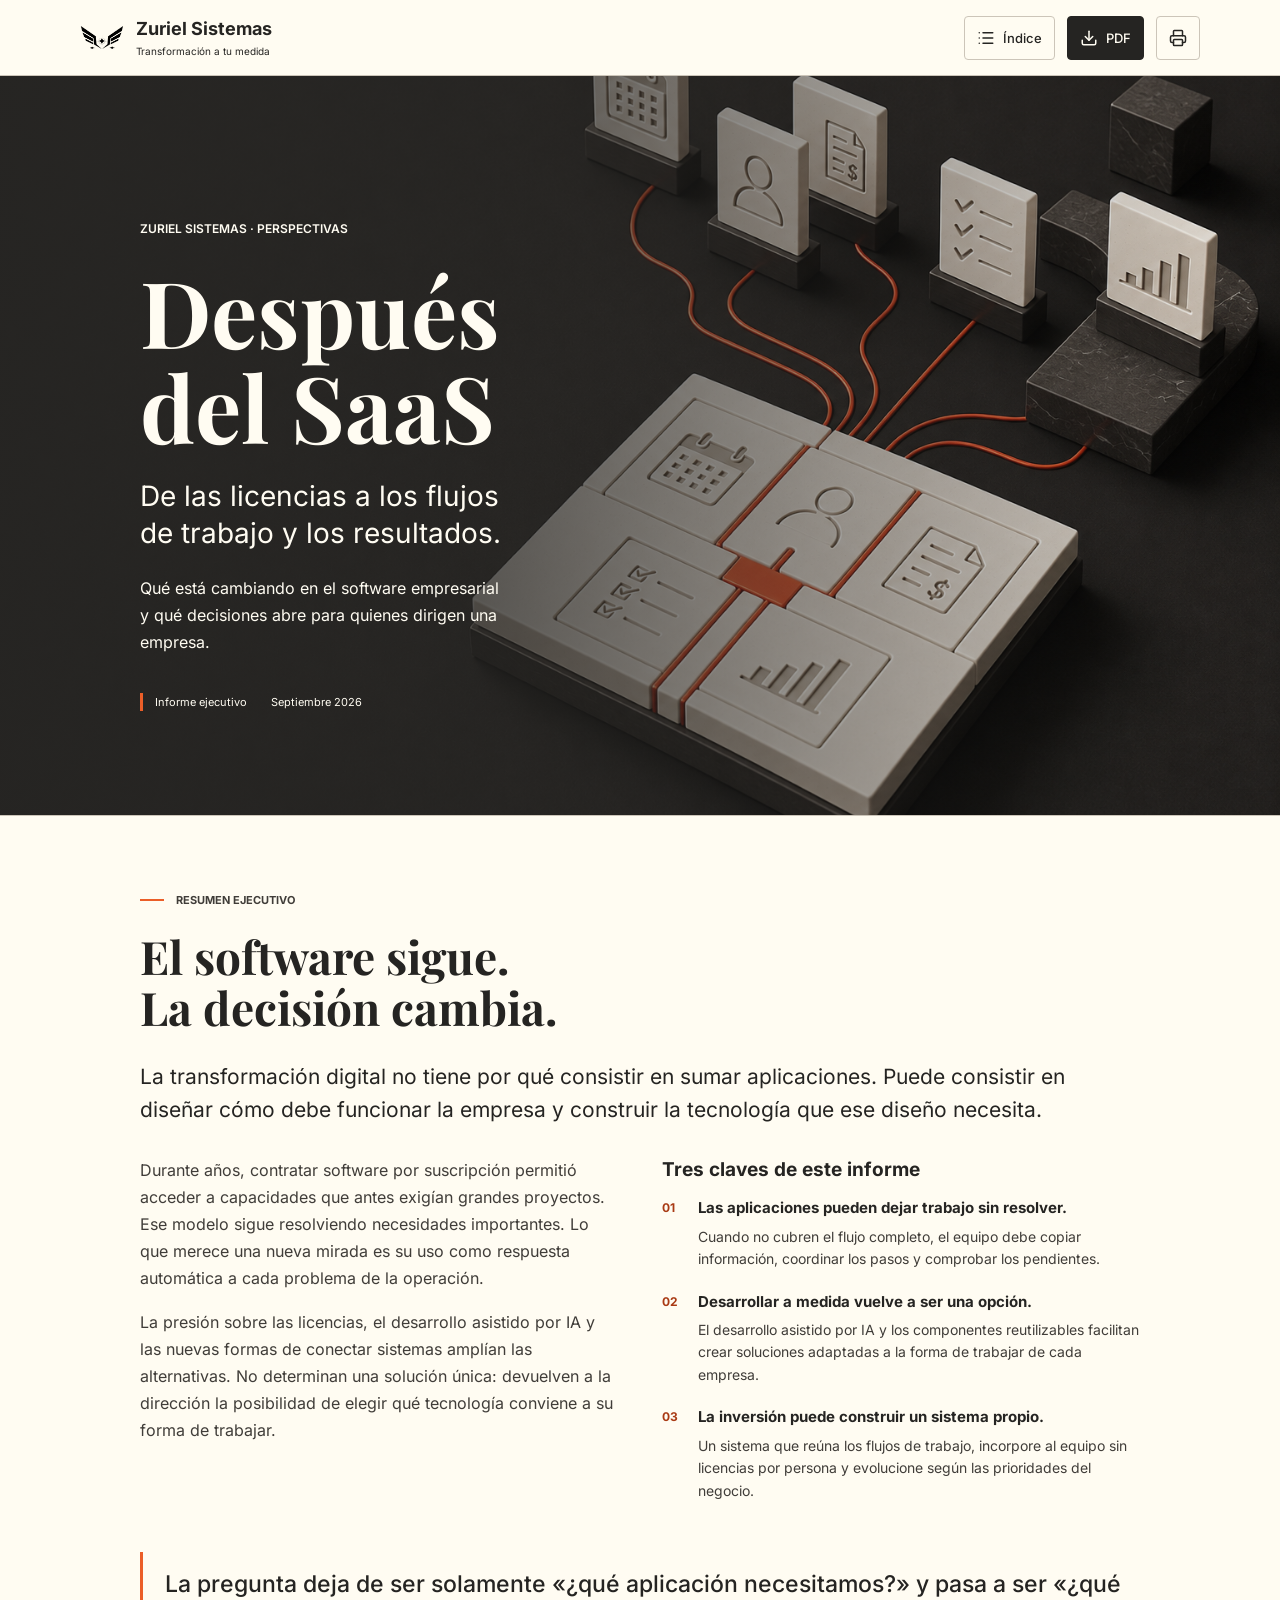
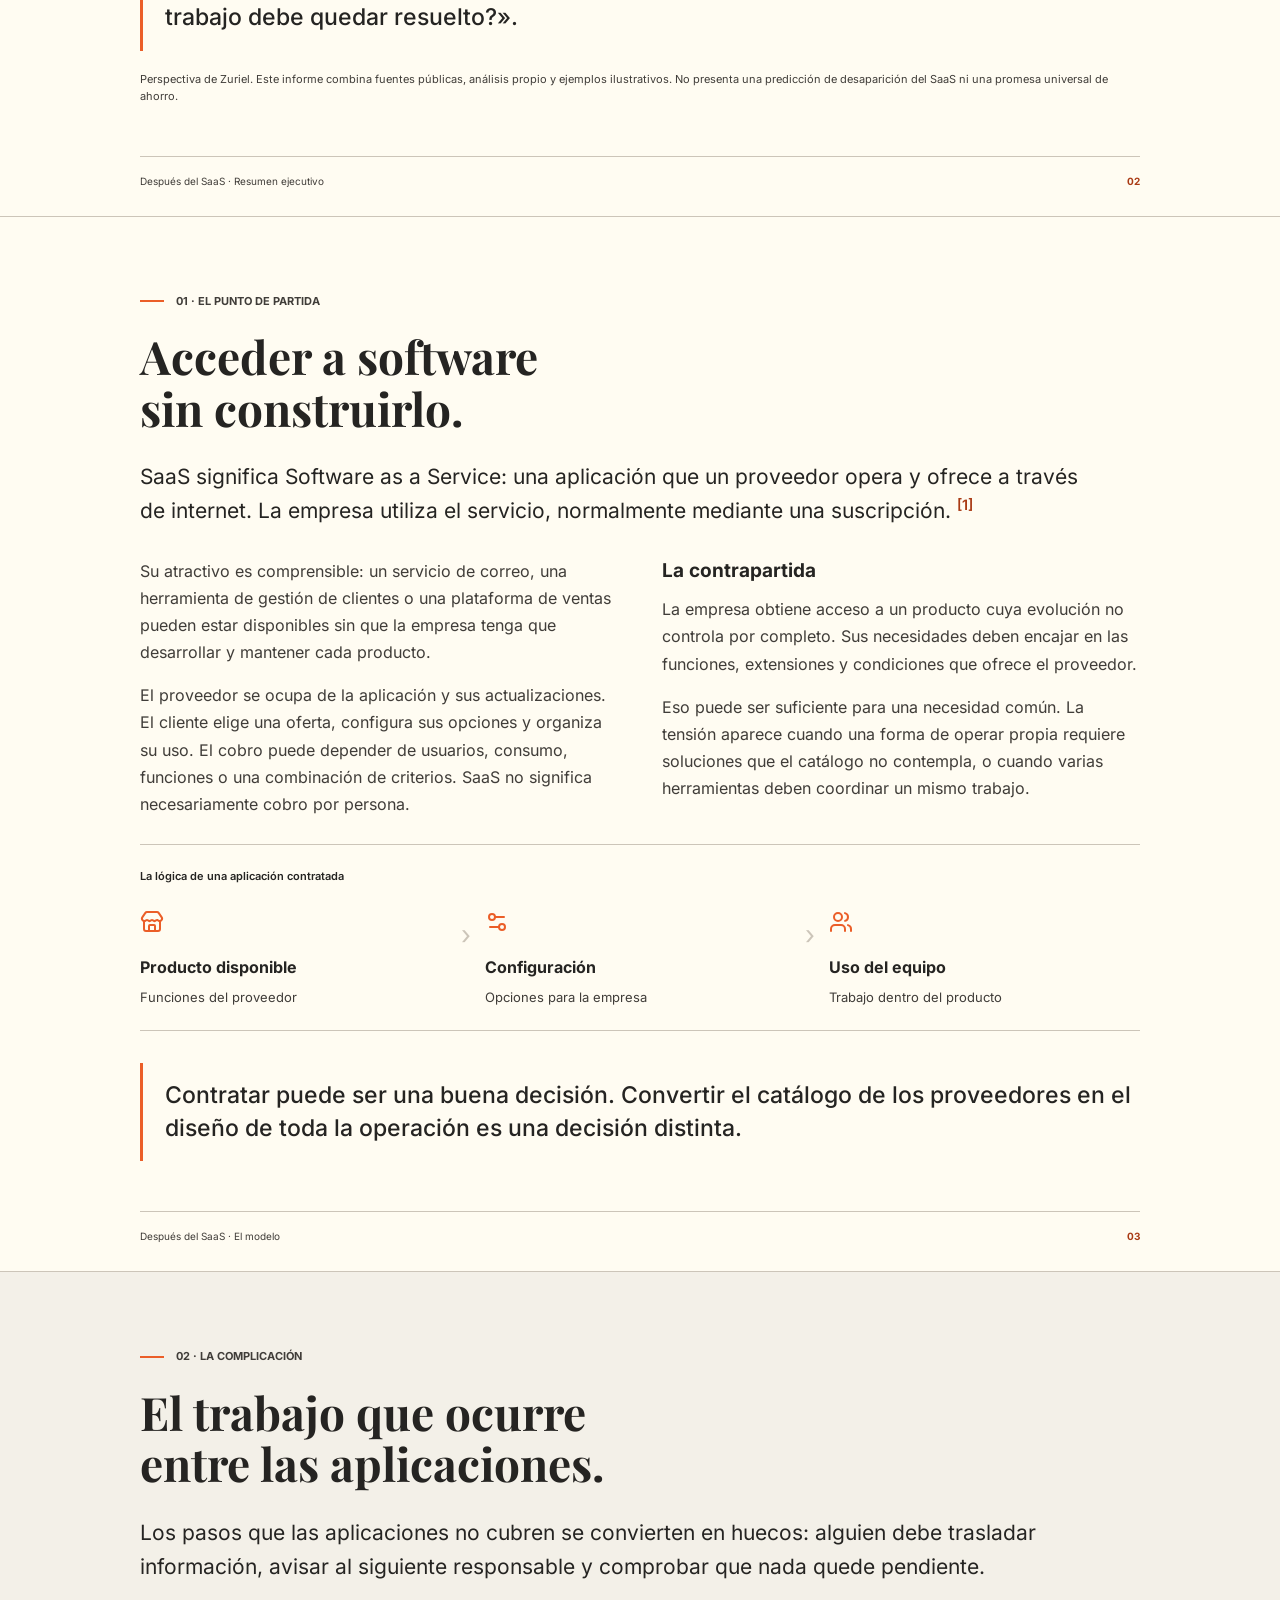
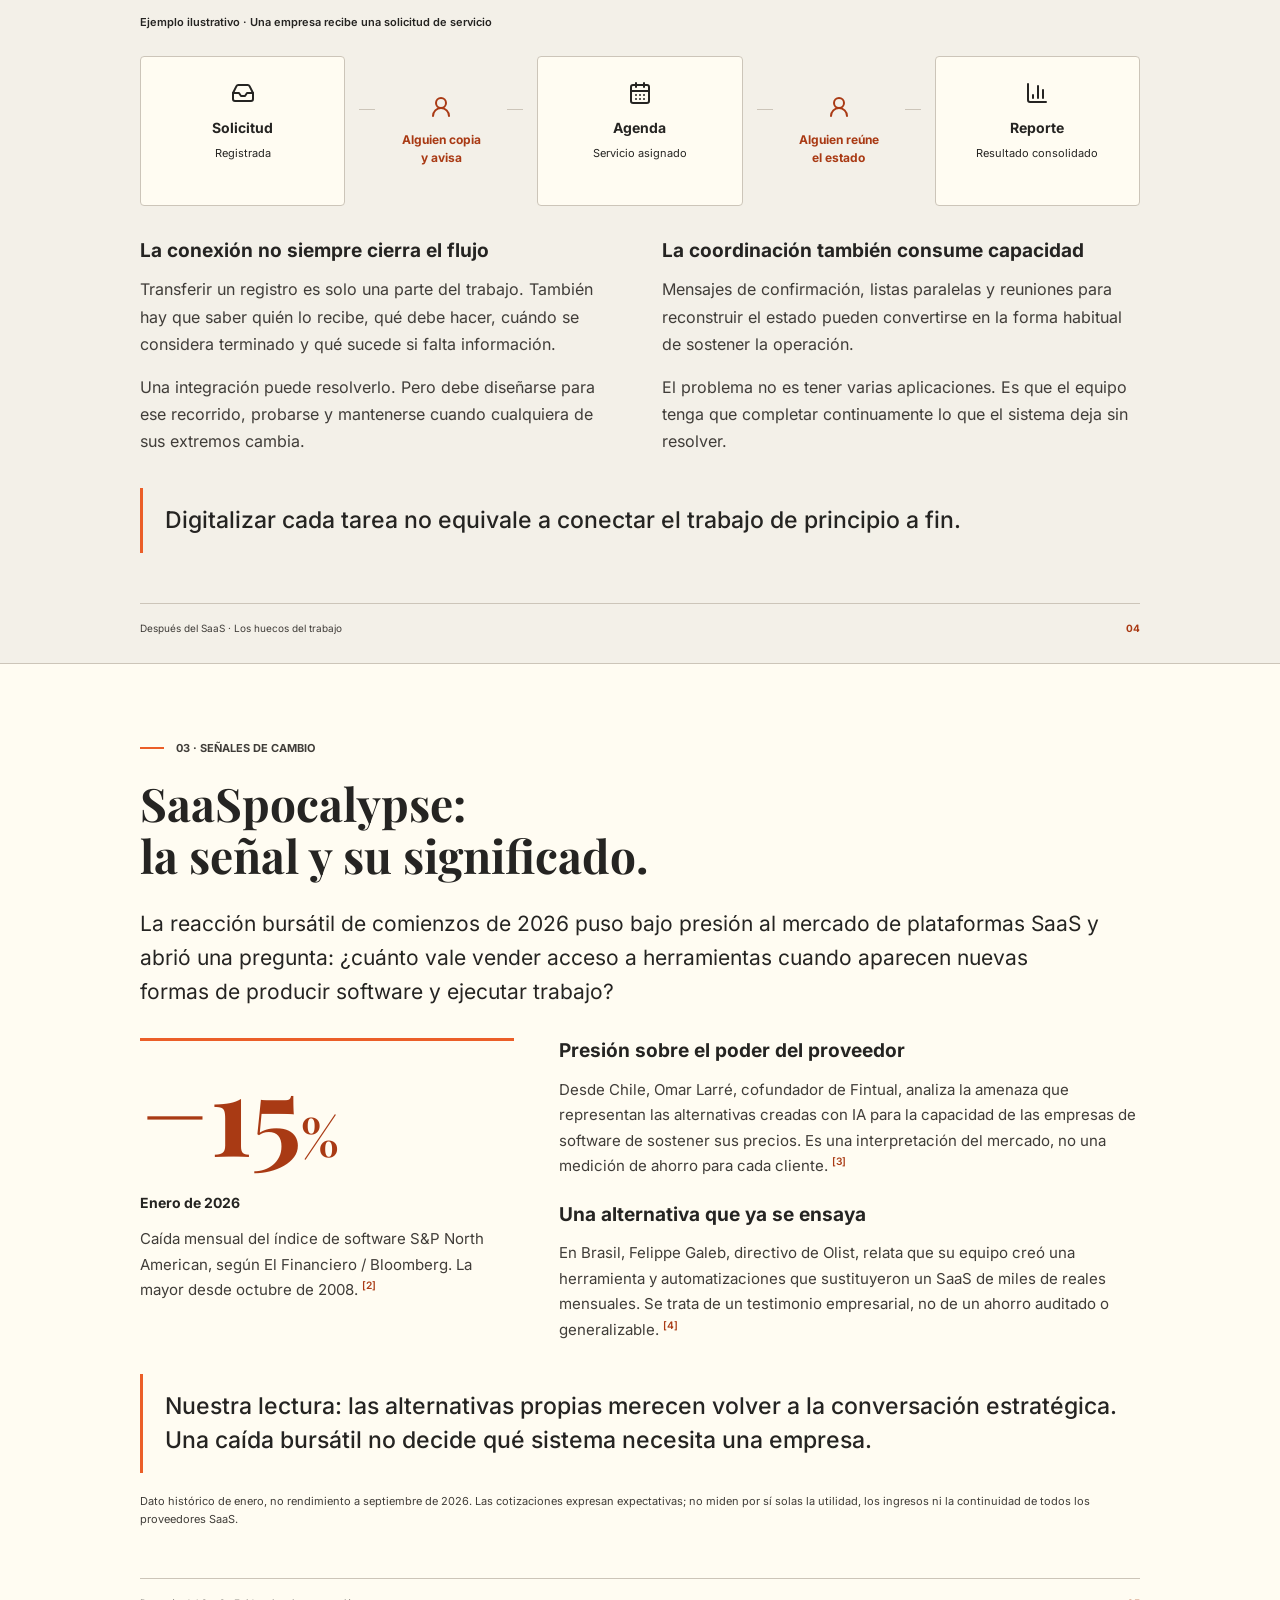
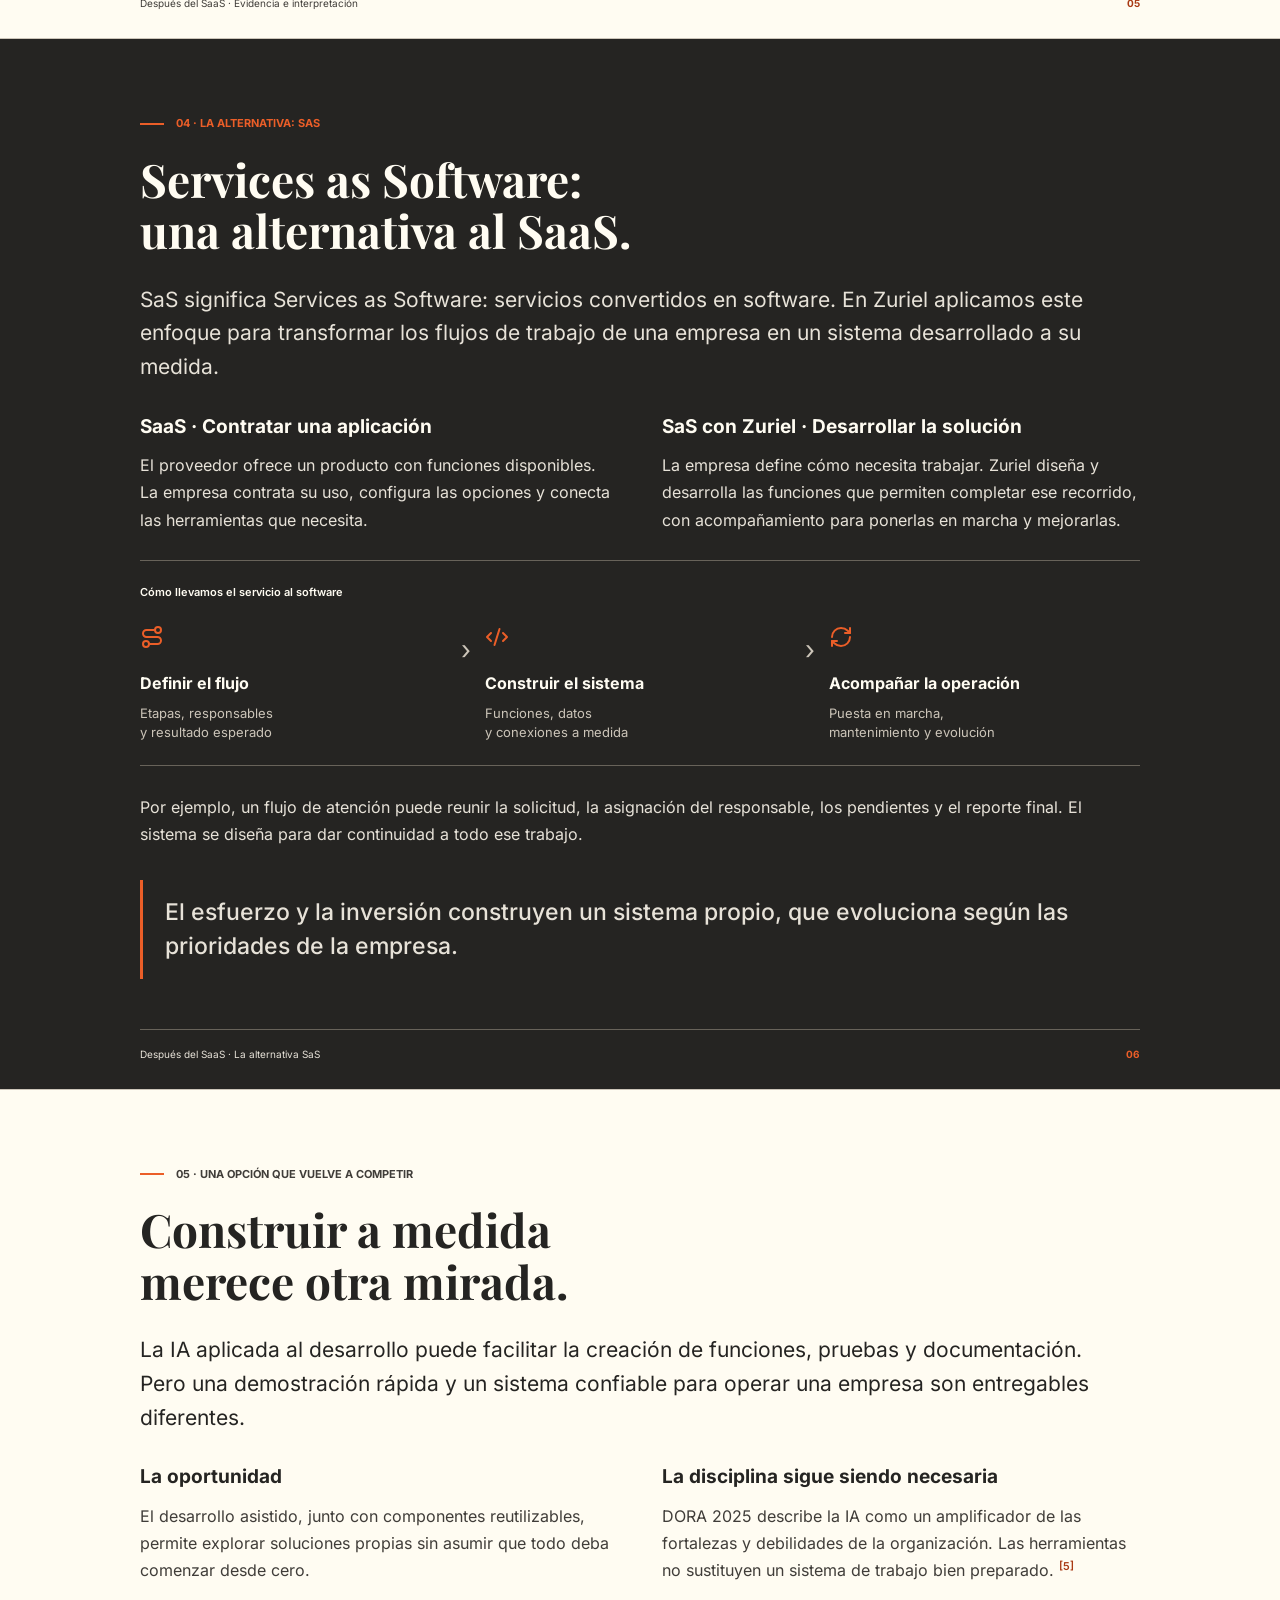
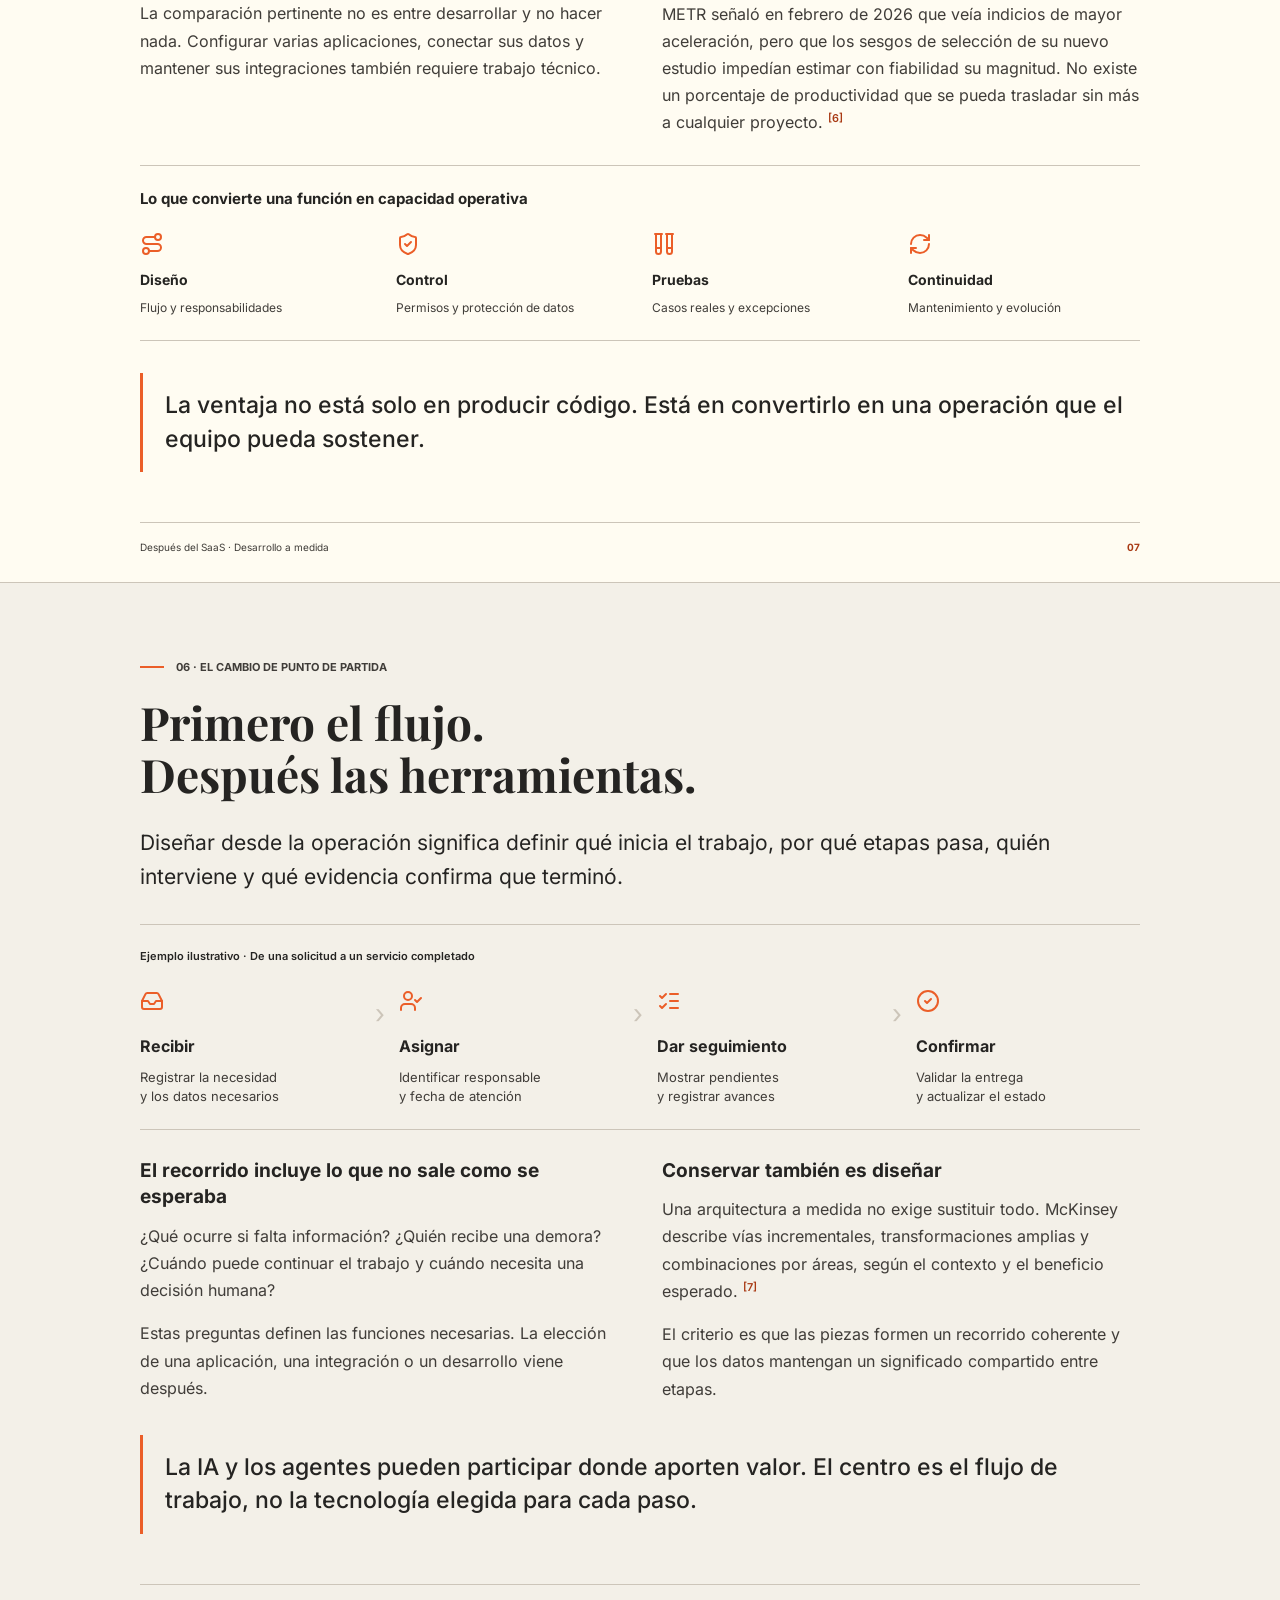
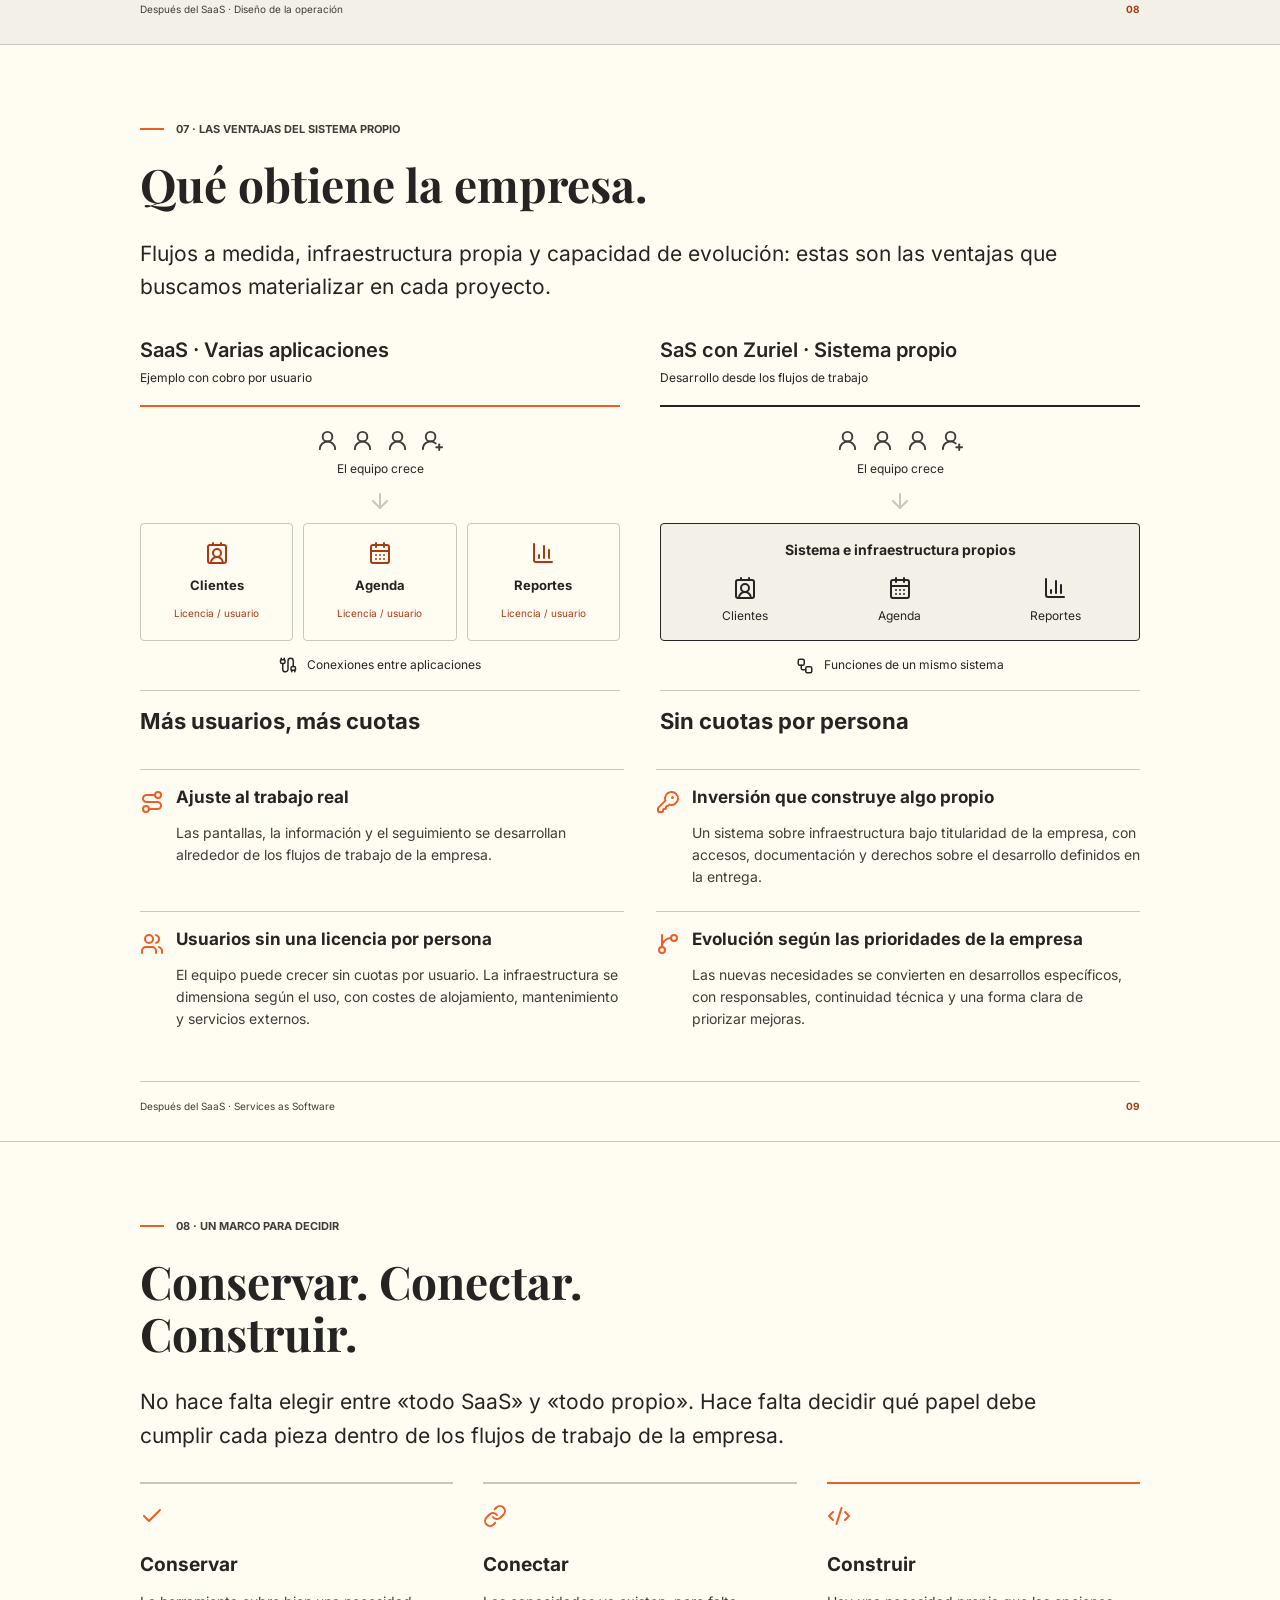
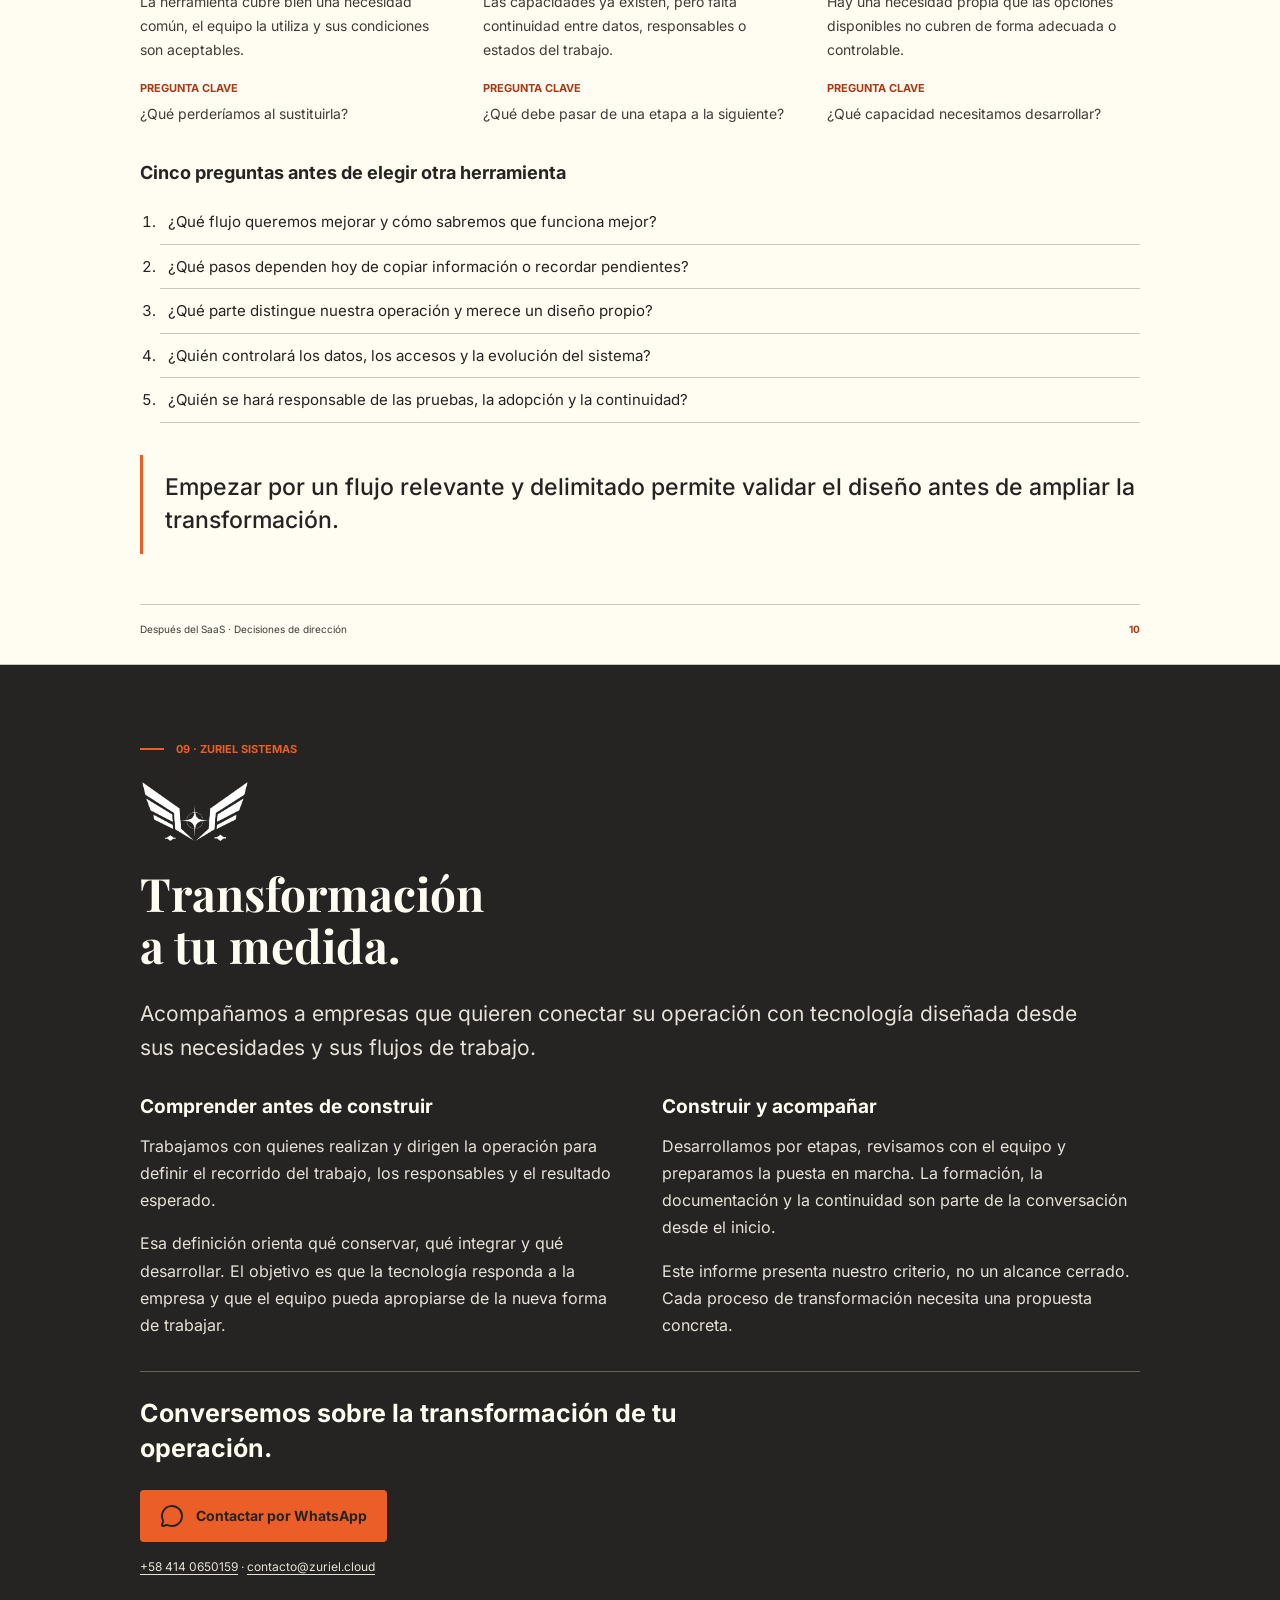
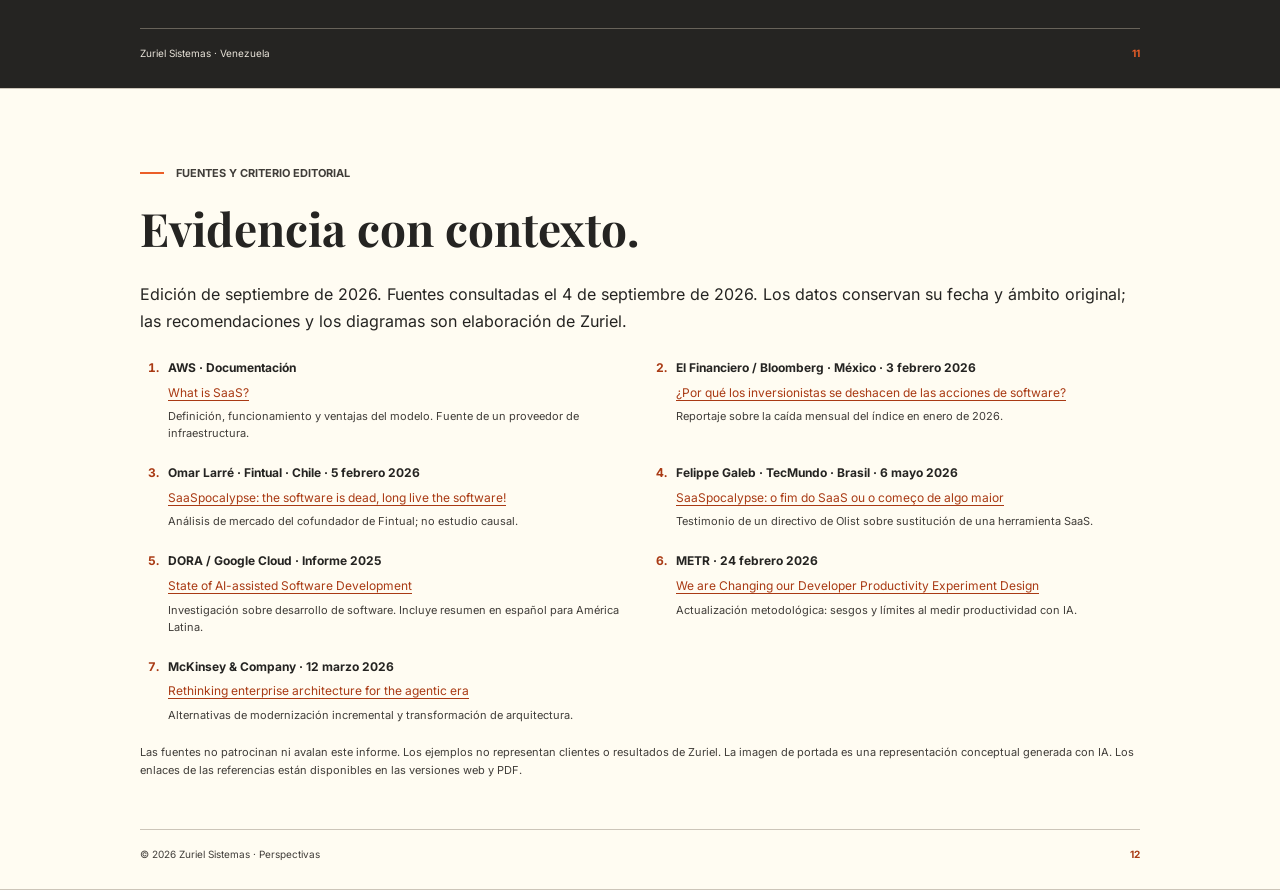
==== commit 91204334: "Aclarar tres claves del resumen ejecutivo y actualizar PDF" ====
--- a/Informes/despues-del-saas/index.html
+++ b/Informes/despues-del-saas/index.html
@@ -4,19 +4,25 @@
   <meta name="viewport" content="width=device-width, initial-scale=1">
   <meta name="robots" content="noindex, nofollow">
   <meta name="theme-color" content="#252422">
-  <meta name="description" content="Un informe ejecutivo de Zuriel Sistemas sobre el cambio del modelo SaaS y el valor de diseñar la tecnología desde los flujos de trabajo.">
+  <meta name="description" content="¿Seguir sumando aplicaciones o construir un sistema propio? Explora qué está cambiando en el software empresarial. Informe gratuito de Zuriel Sistemas.">
   <title>Después del SaaS | Informe ejecutivo de Zuriel Sistemas</title>
   <link rel="canonical" href="https://propuestas.zuriel.cloud/Informes/despues-del-saas/">
   <meta property="og:type" content="article">
   <meta property="og:locale" content="es_ES">
   <meta property="og:site_name" content="Zuriel Sistemas">
   <meta property="og:title" content="Después del SaaS | Zuriel Sistemas">
-  <meta property="og:description" content="Un informe ejecutivo sobre el cambio del modelo SaaS y las ventajas de construir sistemas propios desde los flujos de trabajo.">
+  <meta property="og:description" content="¿Seguir sumando aplicaciones o construir un sistema propio? Explora qué está cambiando en el software empresarial. Informe gratuito de Zuriel Sistemas.">
   <meta property="og:url" content="https://propuestas.zuriel.cloud/Informes/despues-del-saas/">
-  <meta property="og:image" content="https://propuestas.zuriel.cloud/Informes/despues-del-saas/assets/transformacion-zuriel-marca.png">
-  <meta property="og:image:width" content="1536">
-  <meta property="og:image:height" content="1024">
-  <meta property="og:image:alt" content="Transformación de herramientas separadas en una operación conectada">
+  <meta property="og:image" content="https://propuestas.zuriel.cloud/Informes/despues-del-saas/assets/zuriel-compartir-v1.jpg">
+  <meta property="og:image:secure_url" content="https://propuestas.zuriel.cloud/Informes/despues-del-saas/assets/zuriel-compartir-v1.jpg">
+  <meta property="og:image:type" content="image/jpeg">
+  <meta property="og:image:width" content="1200">
+  <meta property="og:image:height" content="630">
+  <meta property="og:image:alt" content="Zuriel Sistemas. Transformación a tu medida.">
+  <meta name="twitter:card" content="summary_large_image">
+  <meta name="twitter:title" content="Después del SaaS | Zuriel Sistemas">
+  <meta name="twitter:description" content="¿Seguir sumando aplicaciones o construir un sistema propio? Informe gratuito sobre el cambio del software empresarial.">
+  <meta name="twitter:image" content="https://propuestas.zuriel.cloud/Informes/despues-del-saas/assets/zuriel-compartir-v1.jpg">
   <link rel="icon" type="image/png" href="assets/zuriel-logo.png">
   <link rel="stylesheet" href="report.css">
   <script src="assets/lucide.min.js" defer=""></script>
@@ -53,7 +59,7 @@
       
       <div class="columns">
         <div><p>Durante años, contratar software por suscripción permitió acceder a capacidades que antes exigían grandes proyectos. Ese modelo sigue resolviendo necesidades importantes. Lo que merece una nueva mirada es su uso como respuesta automática a cada problema de la operación.</p><p>La presión sobre las licencias, el desarrollo asistido por IA y las nuevas formas de conectar sistemas amplían las alternativas. No determinan una solución única: devuelven a la dirección la posibilidad de elegir qué tecnología conviene a su forma de trabajar.</p></div>
-        <div><h3>Tres ideas para la dirección</h3><ol class="numbered"><li><b>El flujo completo es la unidad de diseño.</b><span>Una tarea digitalizada puede seguir dependiendo de pasos manuales antes y después.</span></li><li><b>Construir y contratar pueden convivir.</b><span>Las herramientas útiles se conservan; las necesidades propias pueden tener desarrollos propios.</span></li><li><b>La propiedad requiere control efectivo.</b><span>Infraestructura, accesos, documentación y capacidad de evolución importan tanto como las funciones.</span></li></ol></div>
+        <div><h3>Tres claves de este informe</h3><ol class="numbered"><li><b>Las aplicaciones pueden dejar trabajo sin resolver.</b><span>Cuando no cubren el flujo completo, el equipo debe copiar información, coordinar los pasos y comprobar los pendientes.</span></li><li><b>Desarrollar a medida vuelve a ser una opción.</b><span>El desarrollo asistido por IA y los componentes reutilizables facilitan crear soluciones adaptadas a la forma de trabajar de cada empresa.</span></li><li><b>La inversión puede construir un sistema propio.</b><span>Un sistema que reúna los flujos de trabajo, incorpore al equipo sin licencias por persona y evolucione según las prioridades del negocio.</span></li></ol></div>
         
         
       </div>
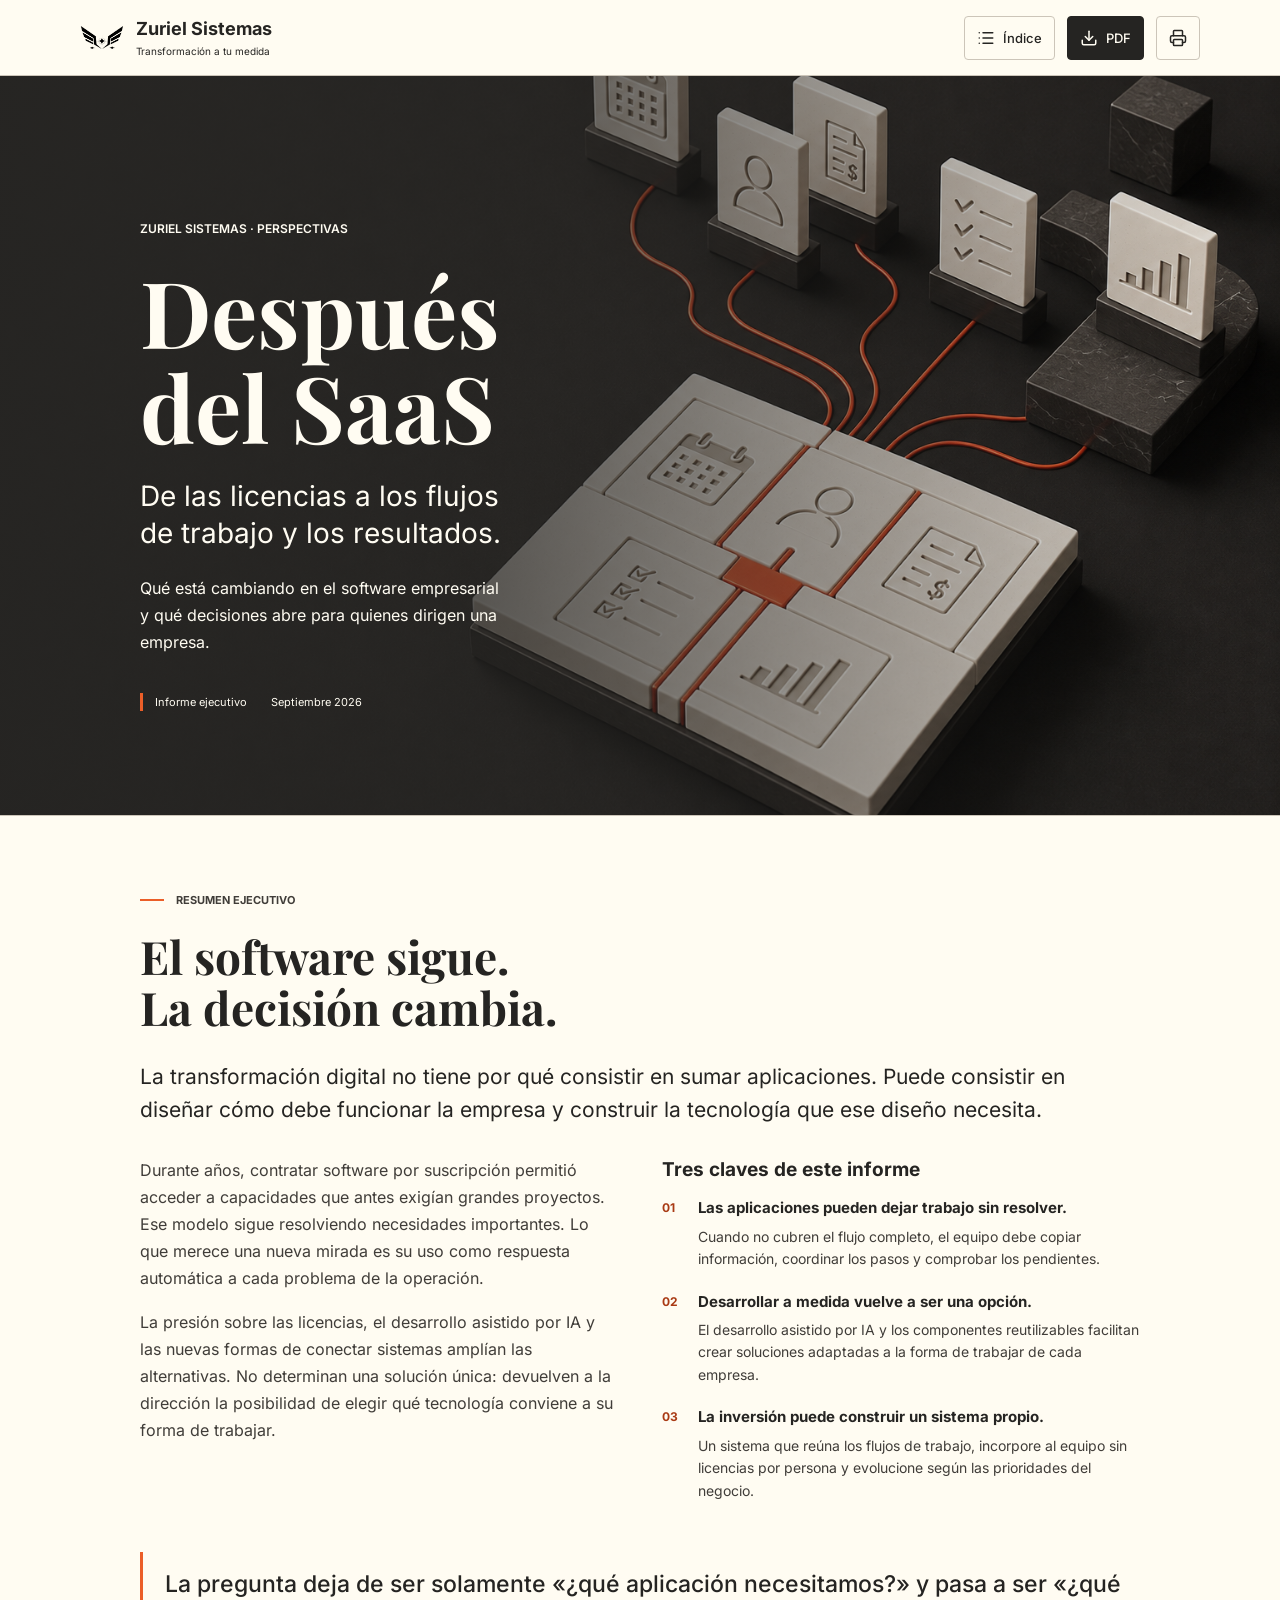
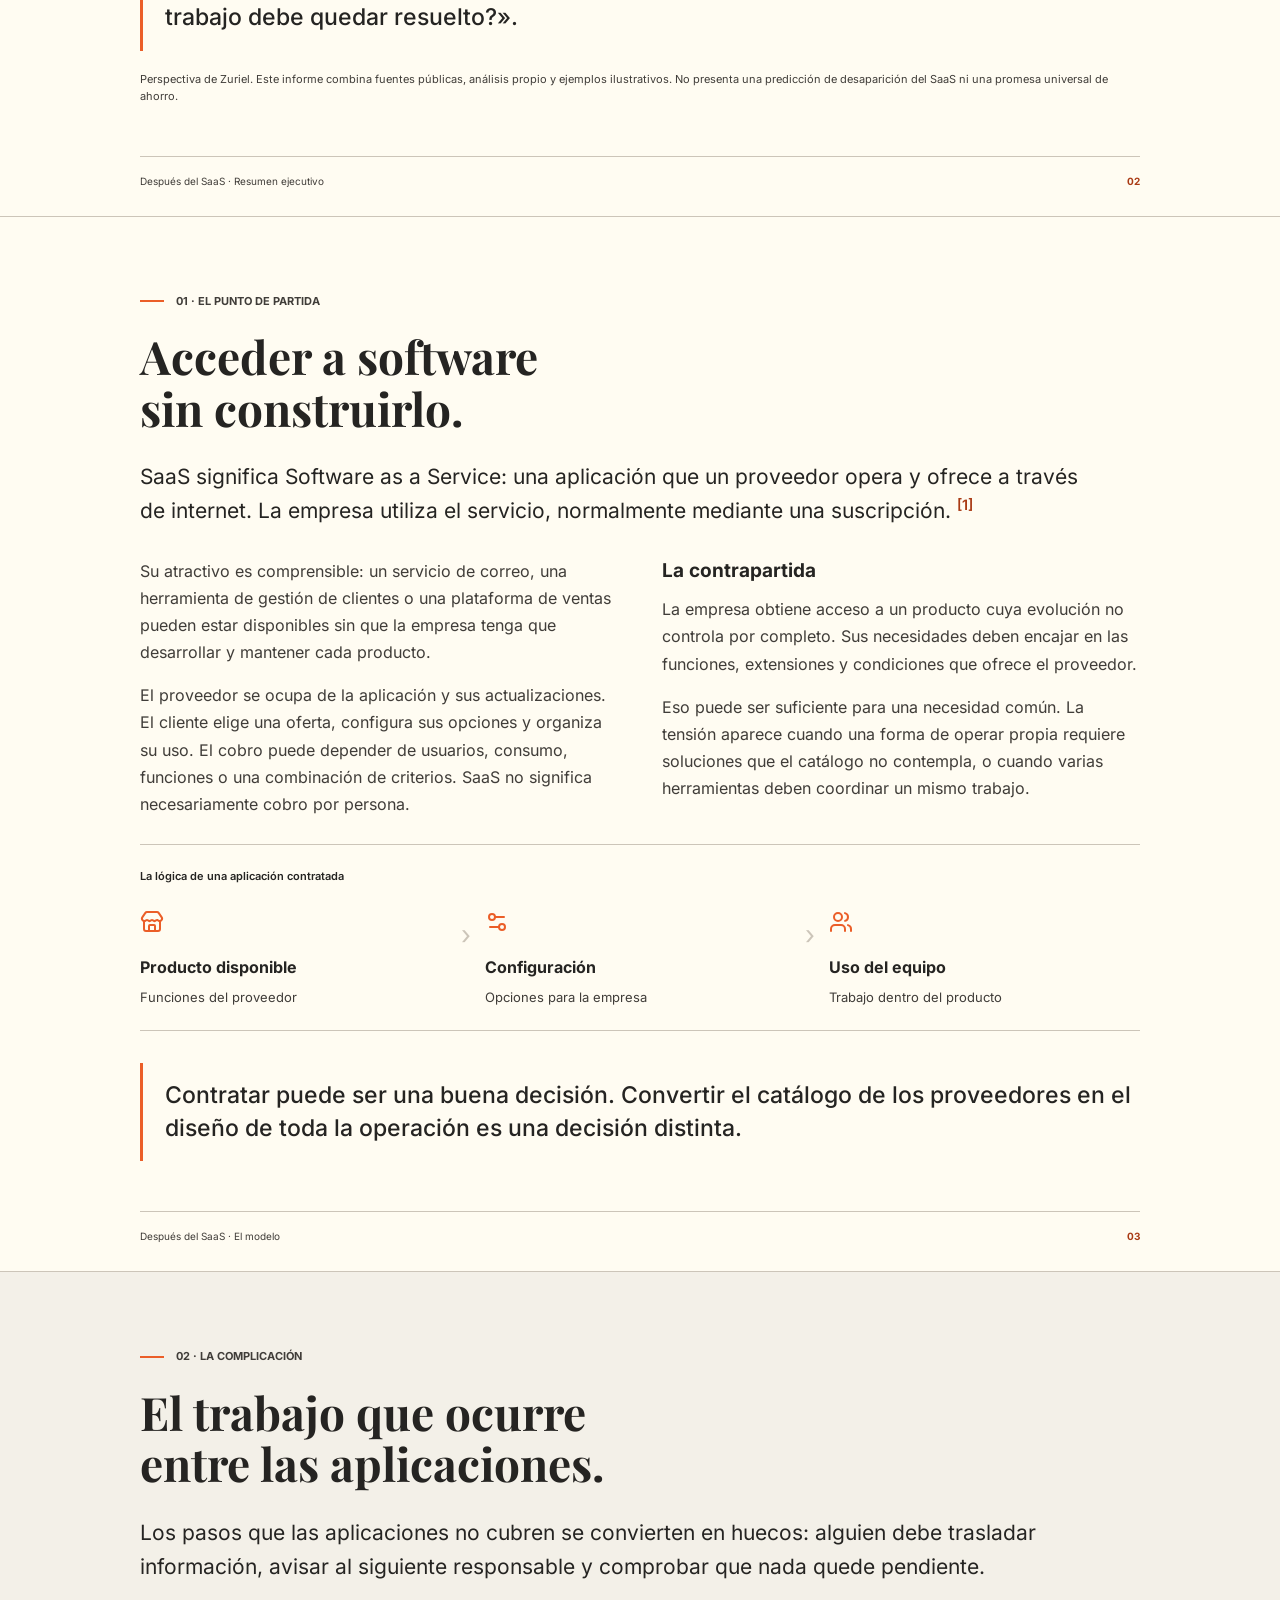
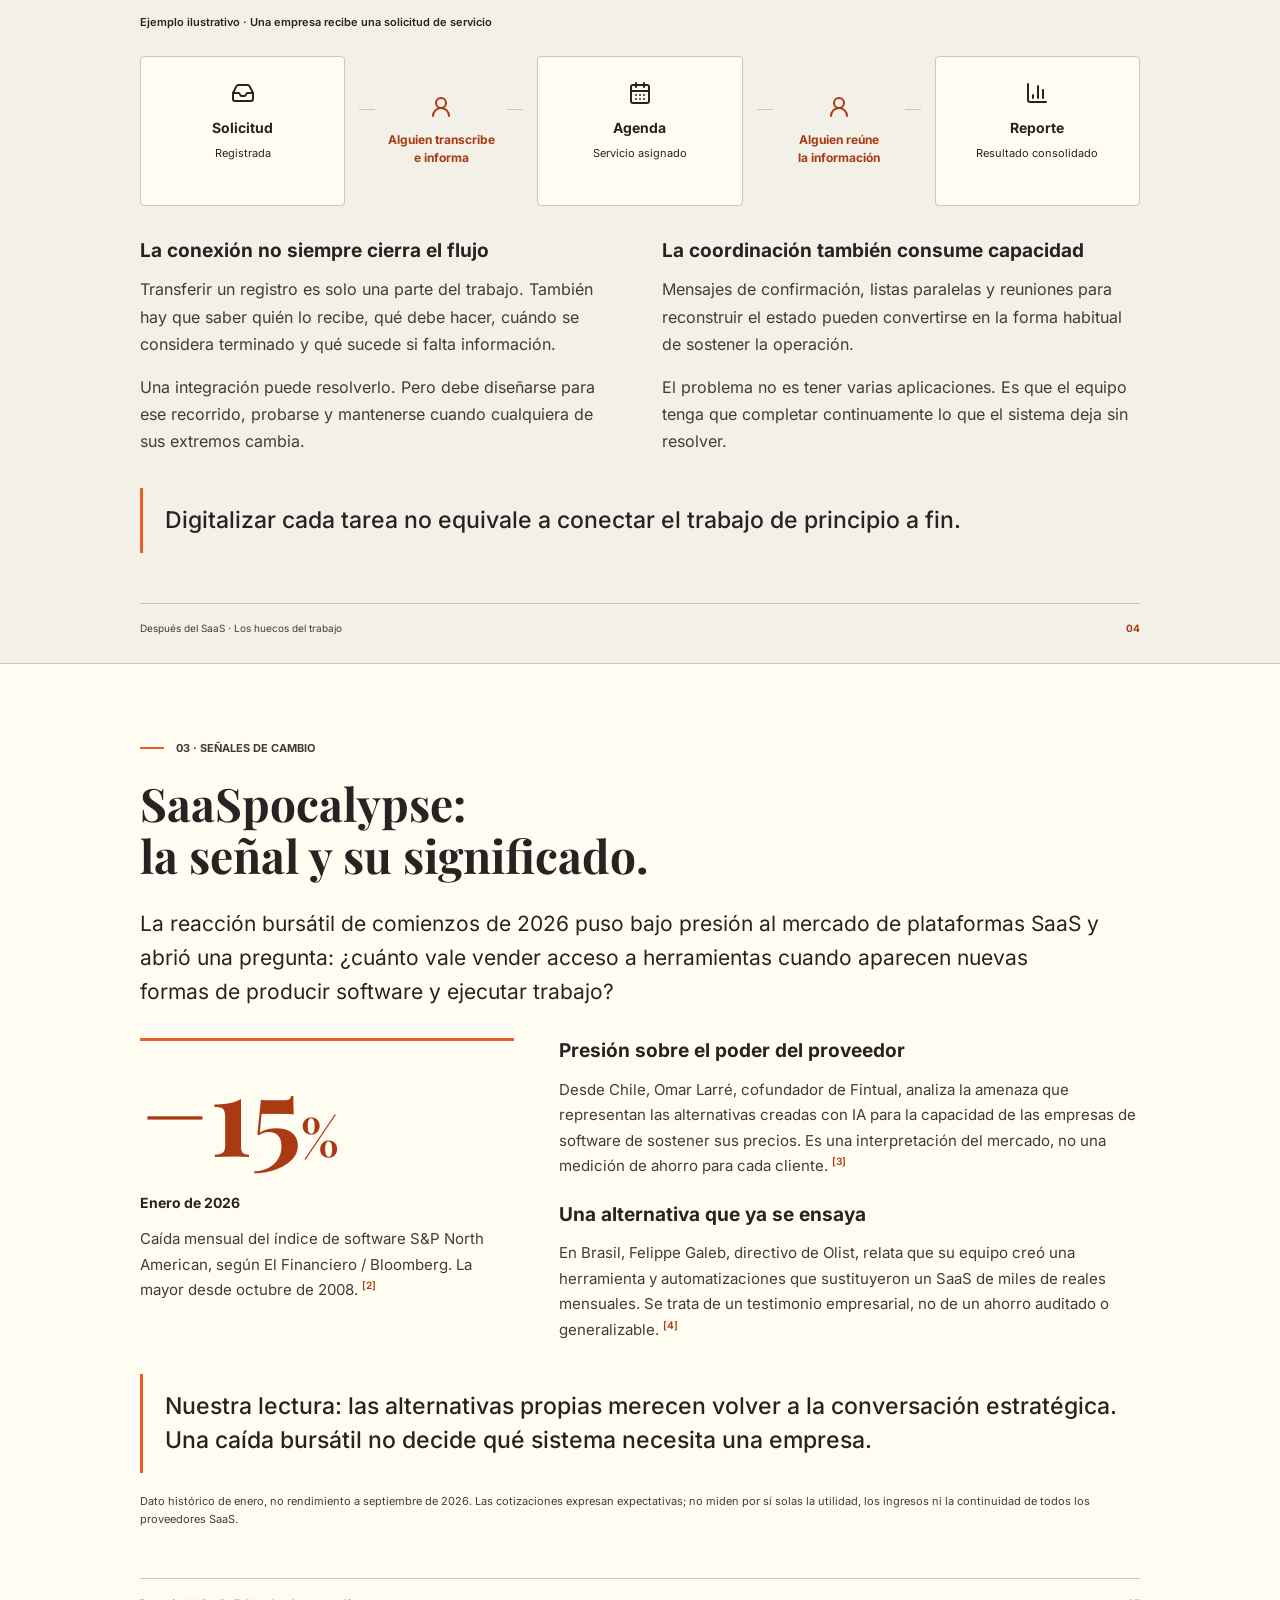
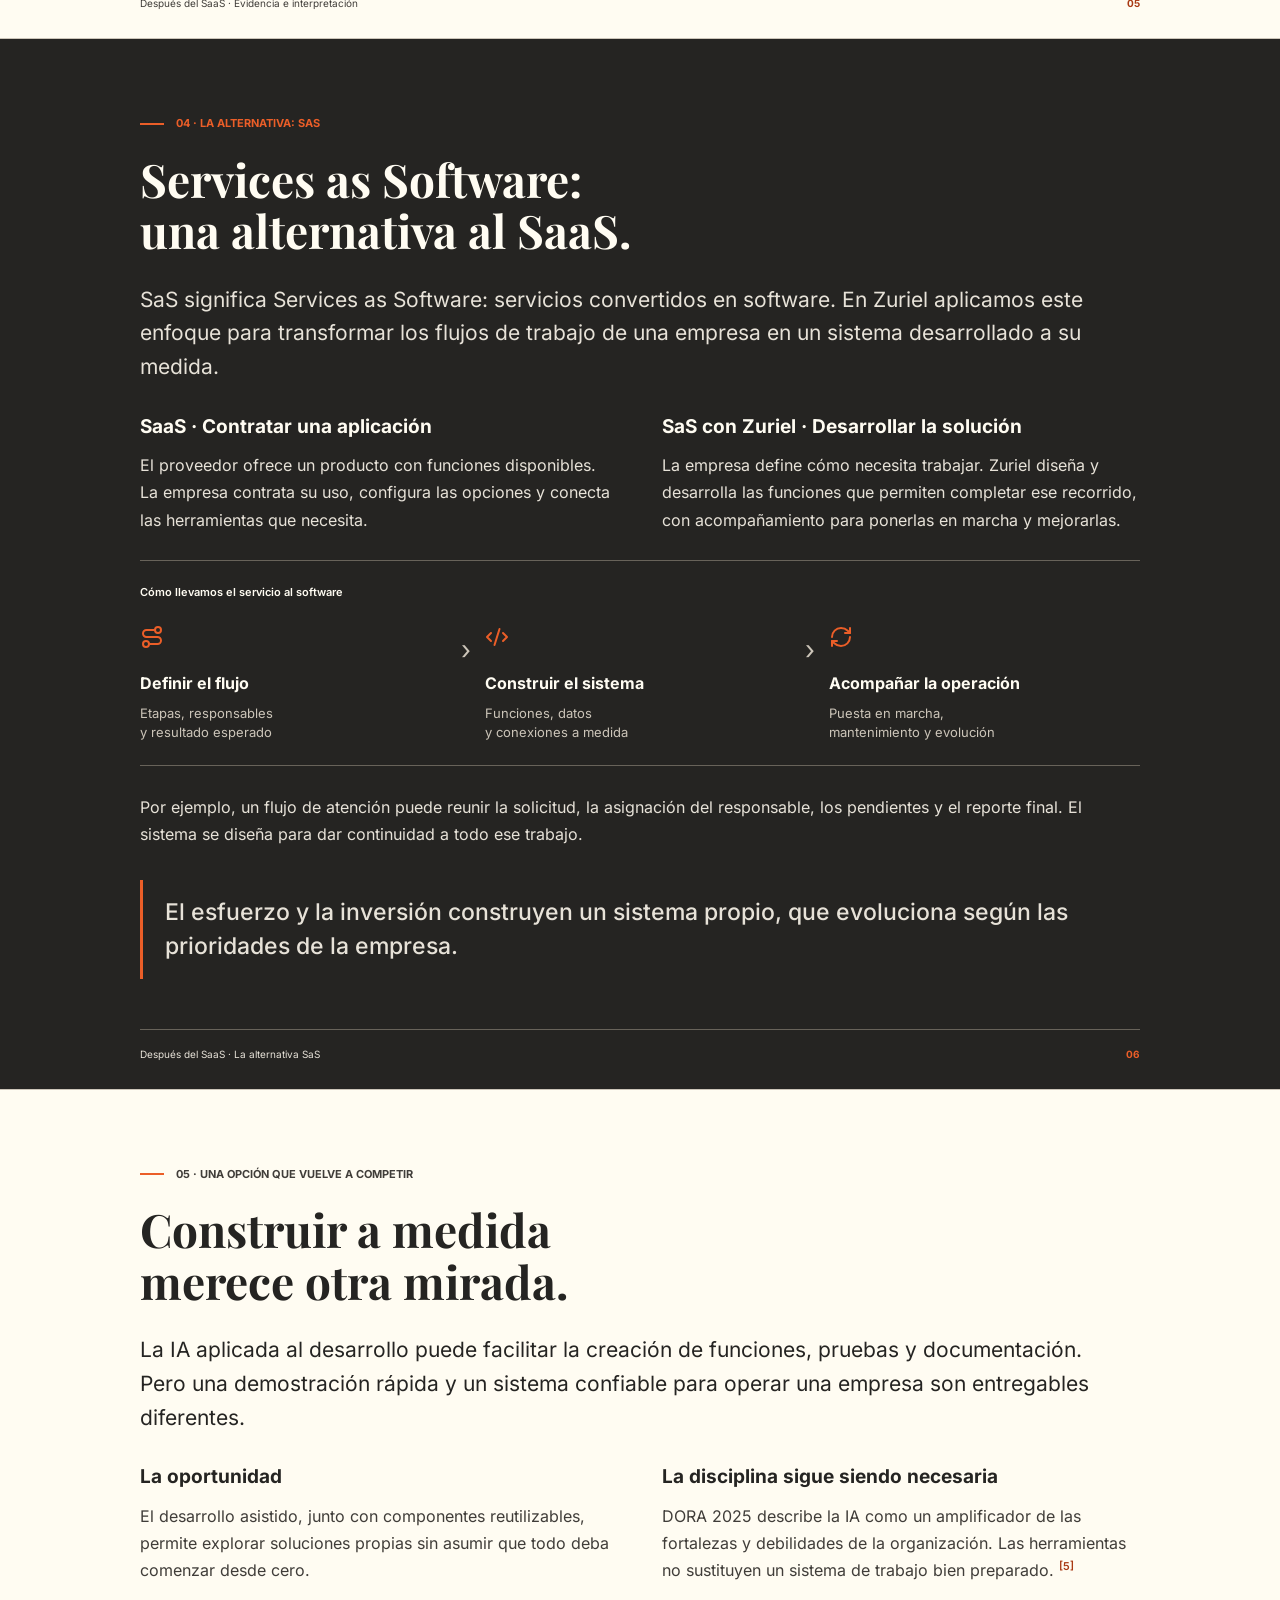
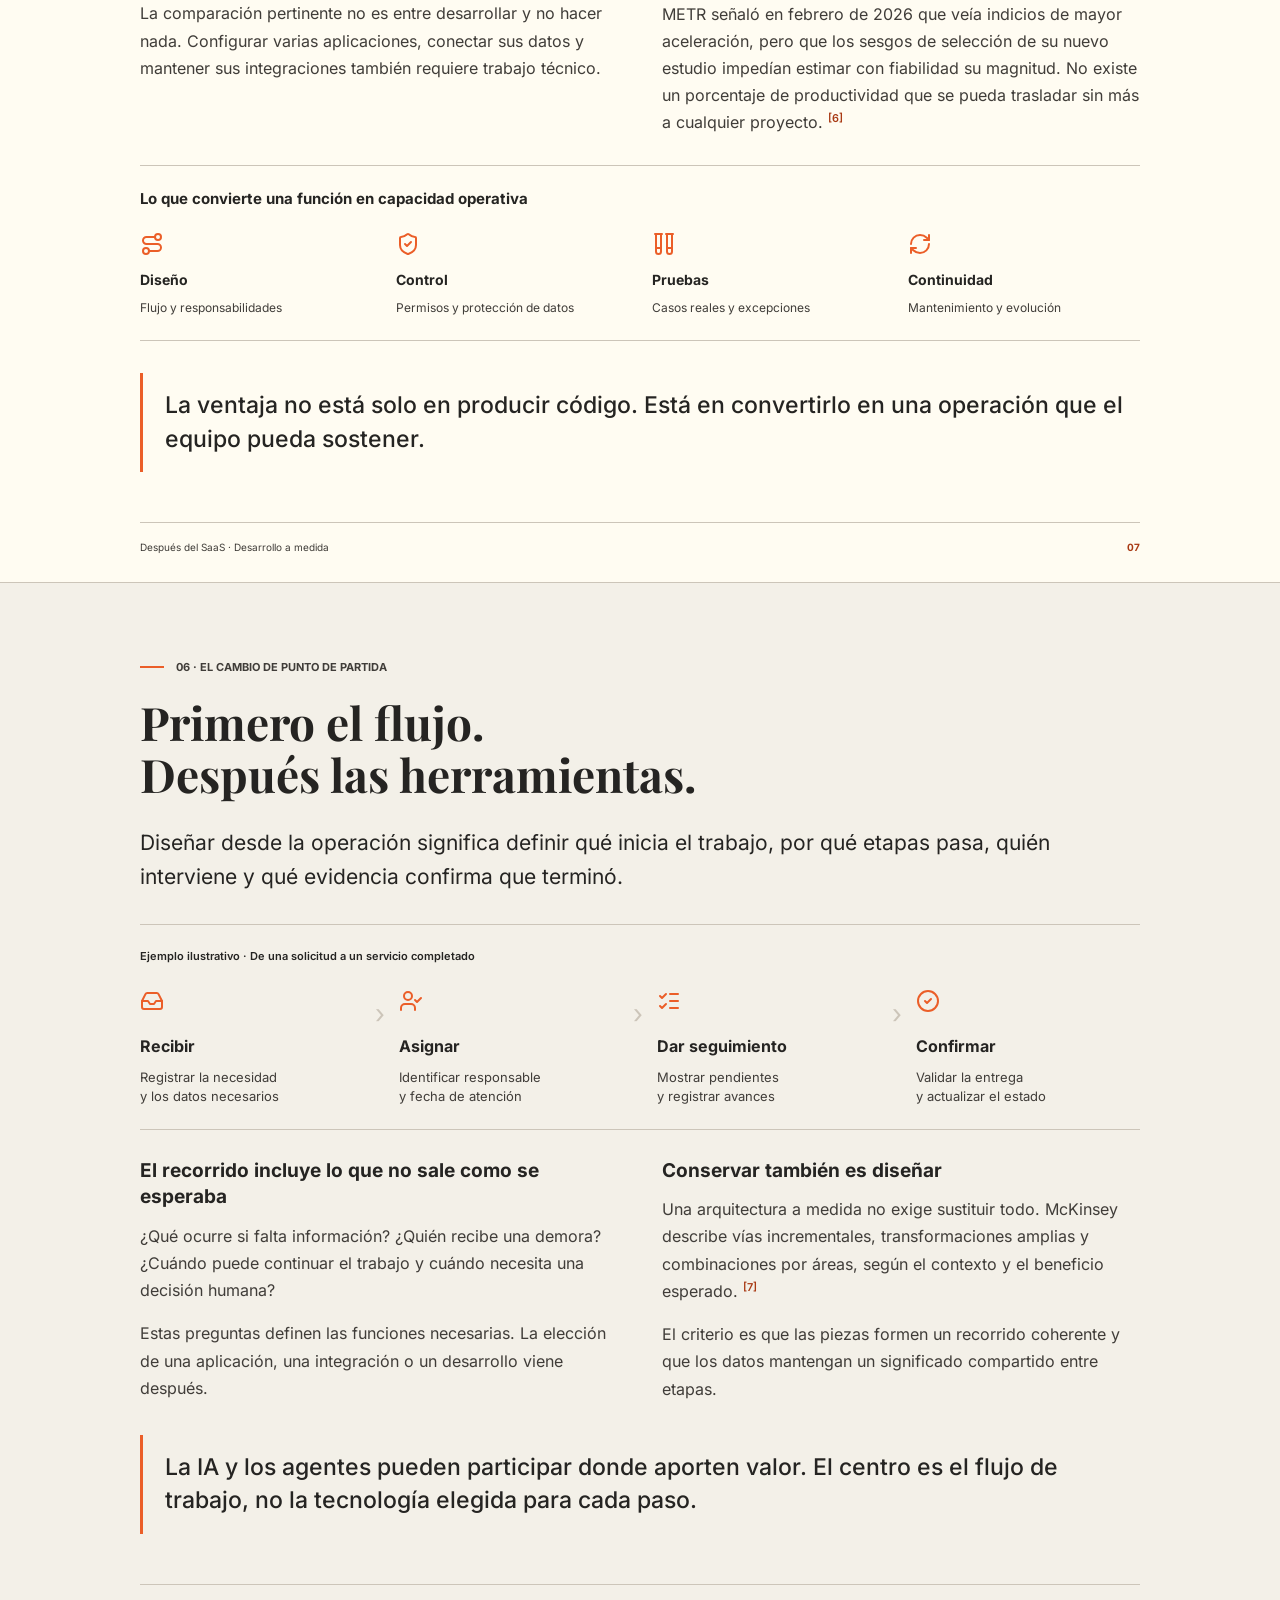
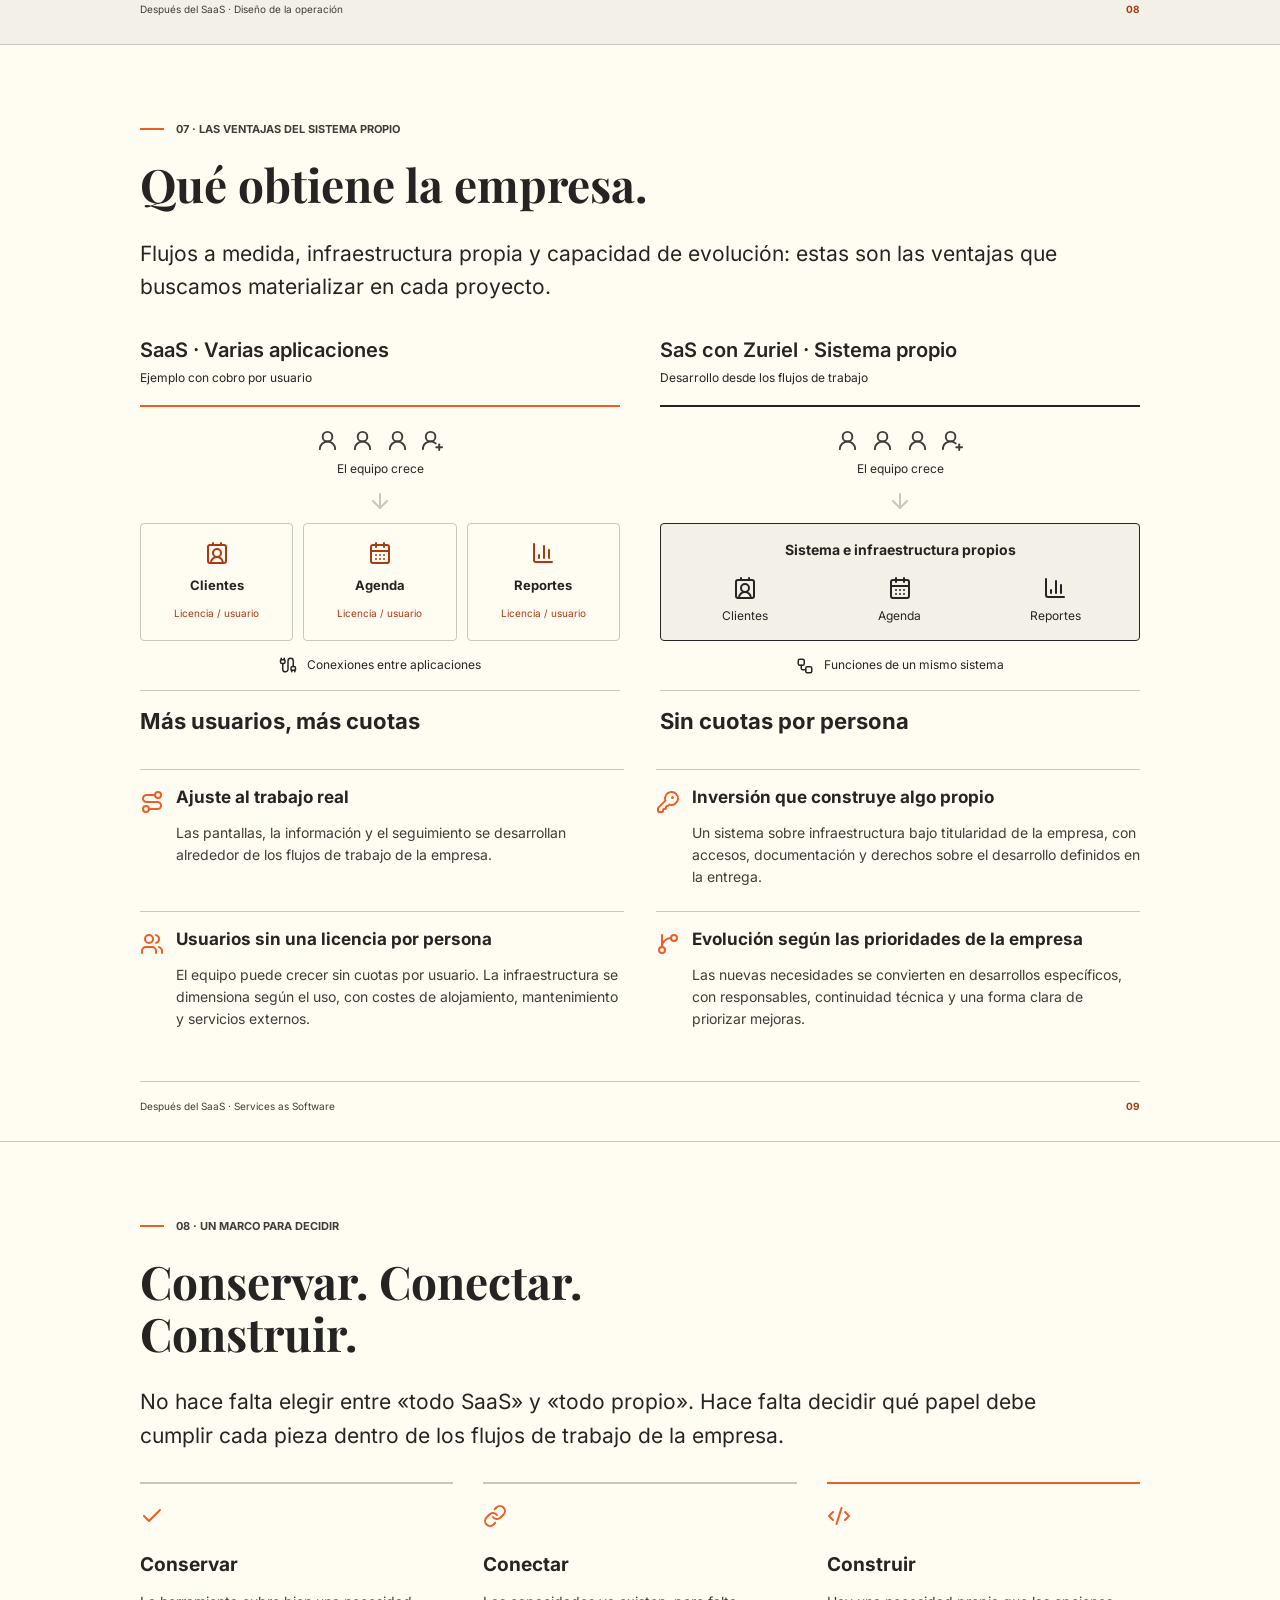
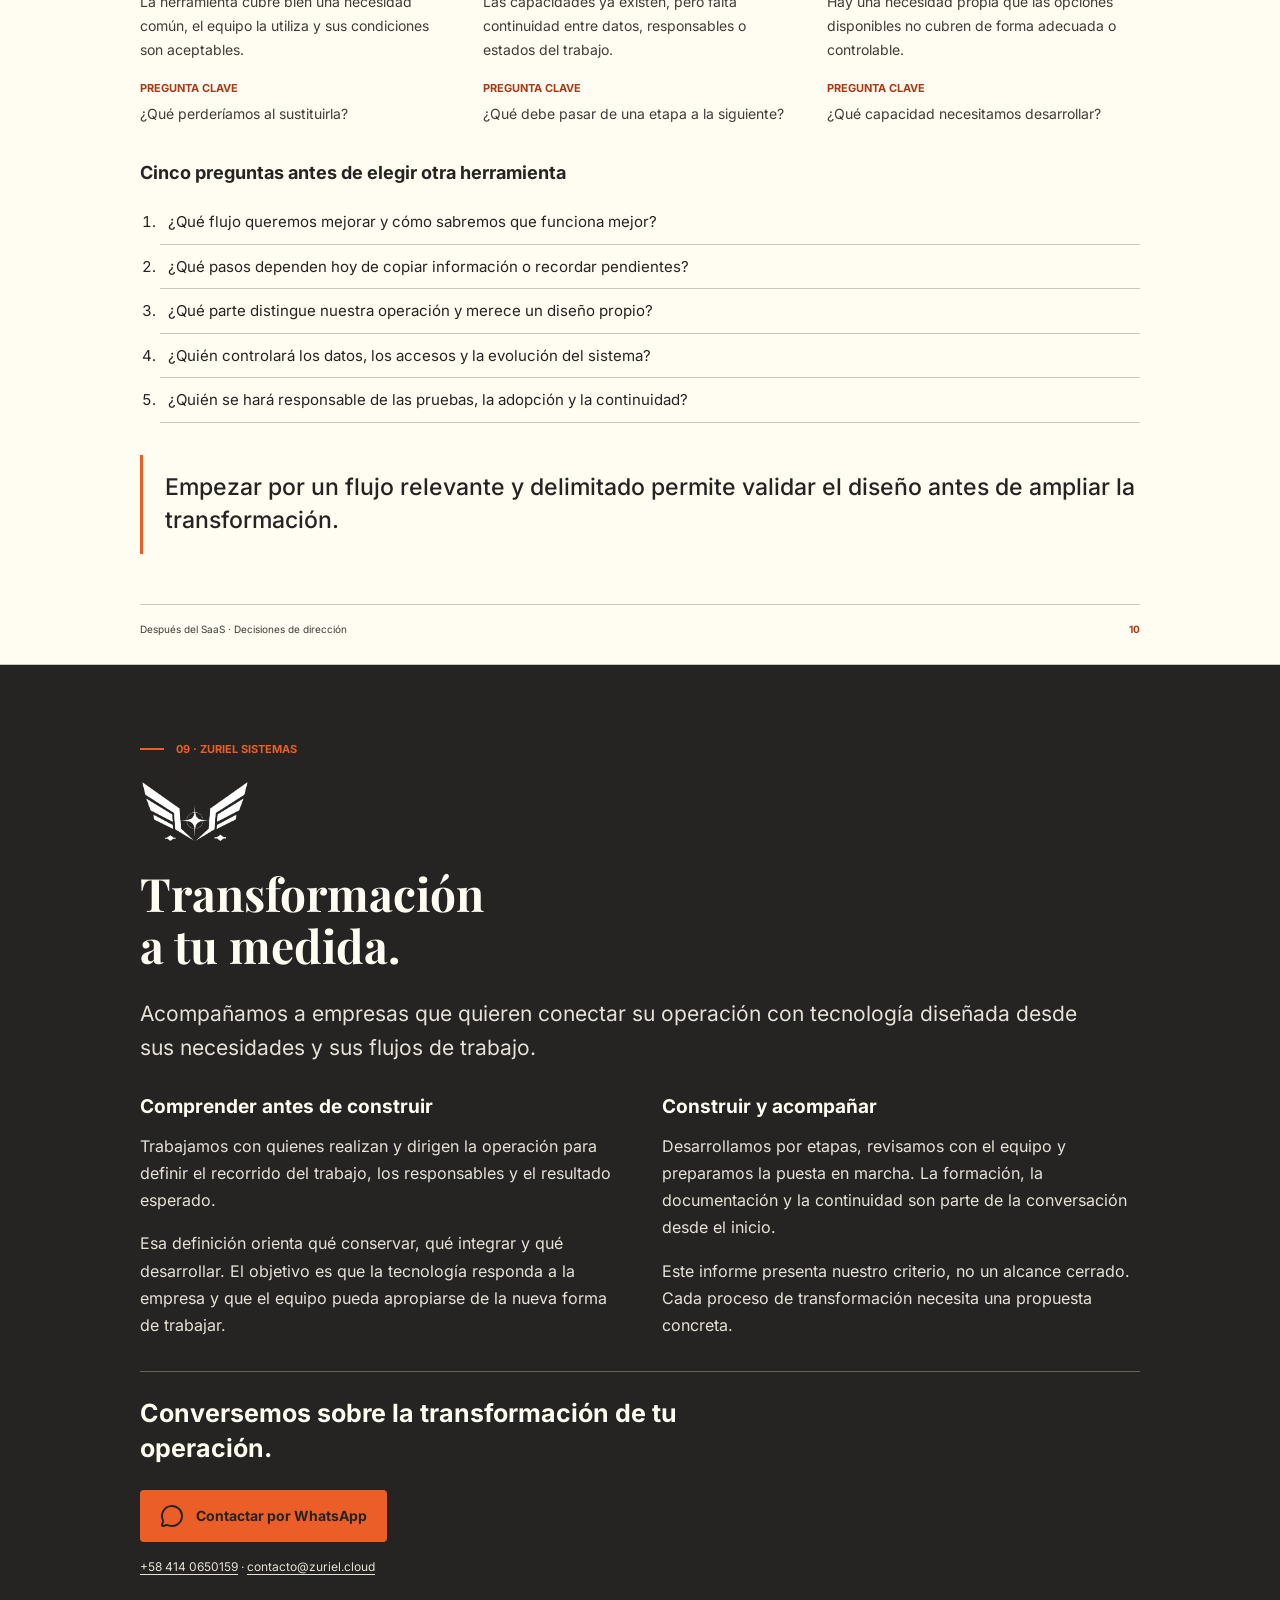
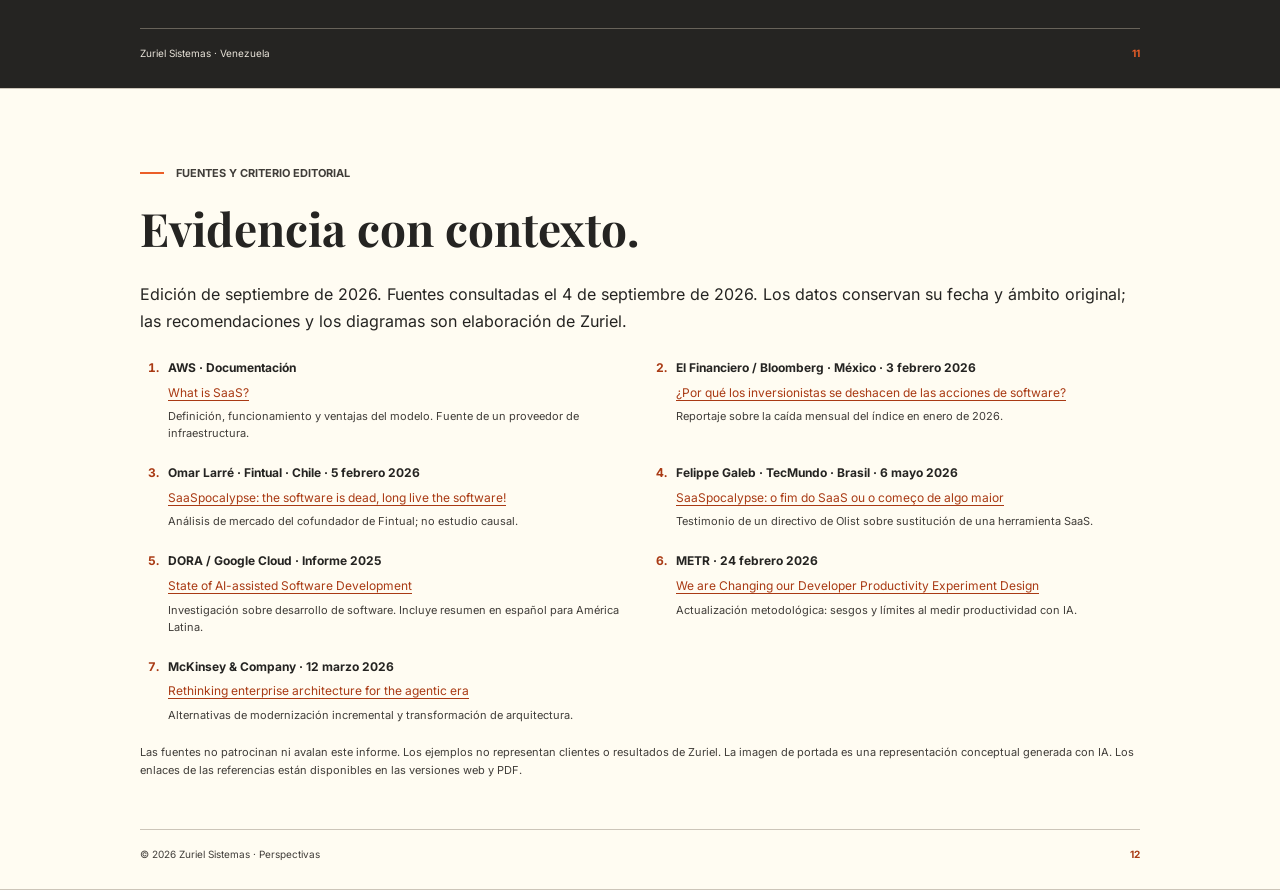
==== commit 4cc479f1: "Aclarar trabajo manual entre aplicaciones" ====
--- a/Informes/despues-del-saas/index.html
+++ b/Informes/despues-del-saas/index.html
@@ -77,7 +77,7 @@
       <div class="chapter-label">02 · La complicación</div>
       <h2 id="huecos-title">El trabajo que ocurre<br>entre las aplicaciones.</h2>
       <p class="lead">Los pasos que las aplicaciones no cubren se convierten en huecos: alguien debe trasladar información, avisar al siguiente responsable y comprobar que nada quede pendiente.</p>
-      <figure class="gap-diagram"><figcaption>Ejemplo ilustrativo · Una empresa recibe una solicitud de servicio</figcaption><div class="gap-flow"><div class="app"><i data-lucide="inbox"></i><b>Solicitud</b><span>Registrada</span></div><div class="gap"><i data-lucide="user-round"></i><b>Alguien copia<br>y avisa</b></div><div class="app"><i data-lucide="calendar-days"></i><b>Agenda</b><span>Servicio asignado</span></div><div class="gap"><i data-lucide="user-round"></i><b>Alguien reúne<br>el estado</b></div><div class="app"><i data-lucide="chart-column"></i><b>Reporte</b><span>Resultado consolidado</span></div></div></figure>
+      <figure class="gap-diagram"><figcaption>Ejemplo ilustrativo · Una empresa recibe una solicitud de servicio</figcaption><div class="gap-flow"><div class="app"><i data-lucide="inbox"></i><b>Solicitud</b><span>Registrada</span></div><div class="gap"><i data-lucide="user-round"></i><b>Alguien transcribe<br>e informa</b></div><div class="app"><i data-lucide="calendar-days"></i><b>Agenda</b><span>Servicio asignado</span></div><div class="gap"><i data-lucide="user-round"></i><b>Alguien reúne<br>la información</b></div><div class="app"><i data-lucide="chart-column"></i><b>Reporte</b><span>Resultado consolidado</span></div></div></figure>
       <div class="columns"><div><h3>La conexión no siempre cierra el flujo</h3><p>Transferir un registro es solo una parte del trabajo. También hay que saber quién lo recibe, qué debe hacer, cuándo se considera terminado y qué sucede si falta información.</p><p>Una integración puede resolverlo. Pero debe diseñarse para ese recorrido, probarse y mantenerse cuando cualquiera de sus extremos cambia.</p></div><div><h3>La coordinación también consume capacidad</h3><p>Mensajes de confirmación, listas paralelas y reuniones para reconstruir el estado pueden convertirse en la forma habitual de sostener la operación.</p><p>El problema no es tener varias aplicaciones. Es que el equipo tenga que completar continuamente lo que el sistema deja sin resolver.</p></div></div>
       <p class="takeaway">Digitalizar cada tarea no equivale a conectar el trabajo de principio a fin.</p>
       <div class="pagefoot"><span>Después del SaaS · Los huecos del trabajo</span><span>04</span></div></section><section class="sheet" id="mercado" aria-labelledby="mercado-title">
